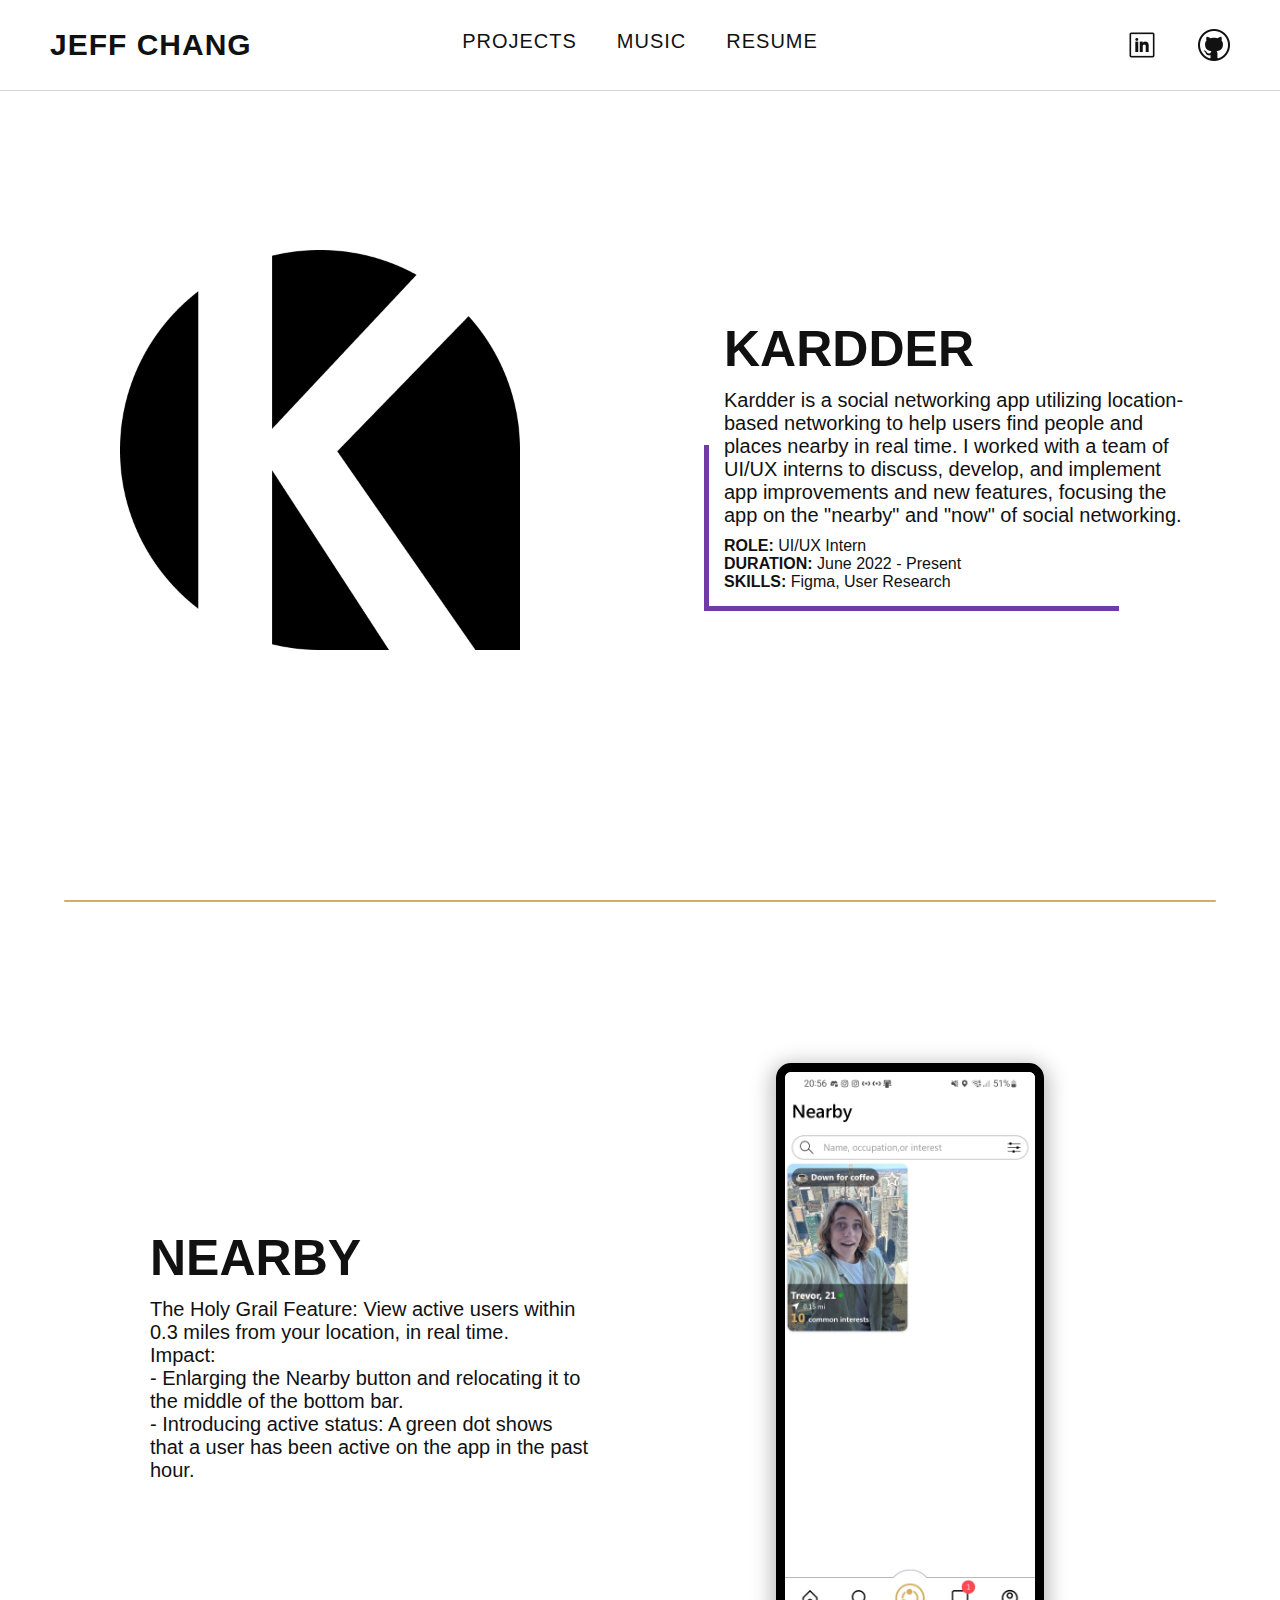
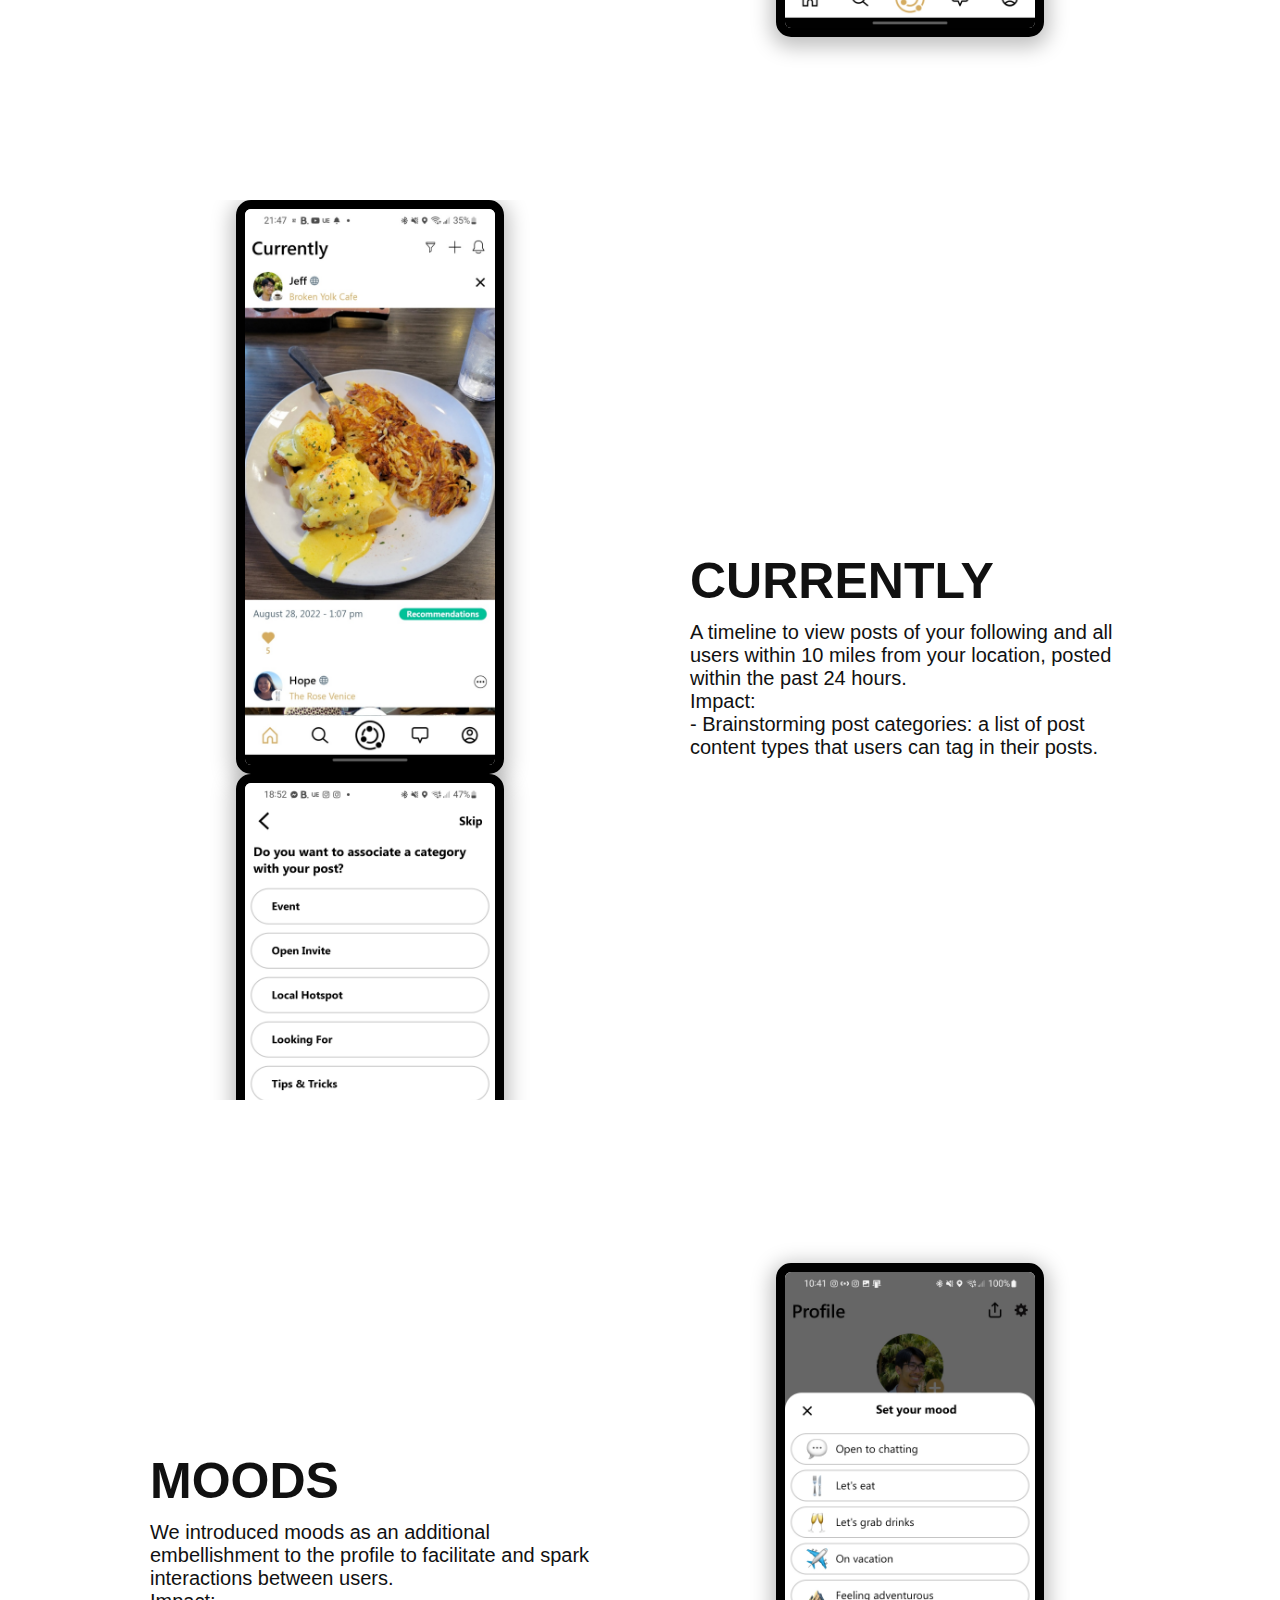
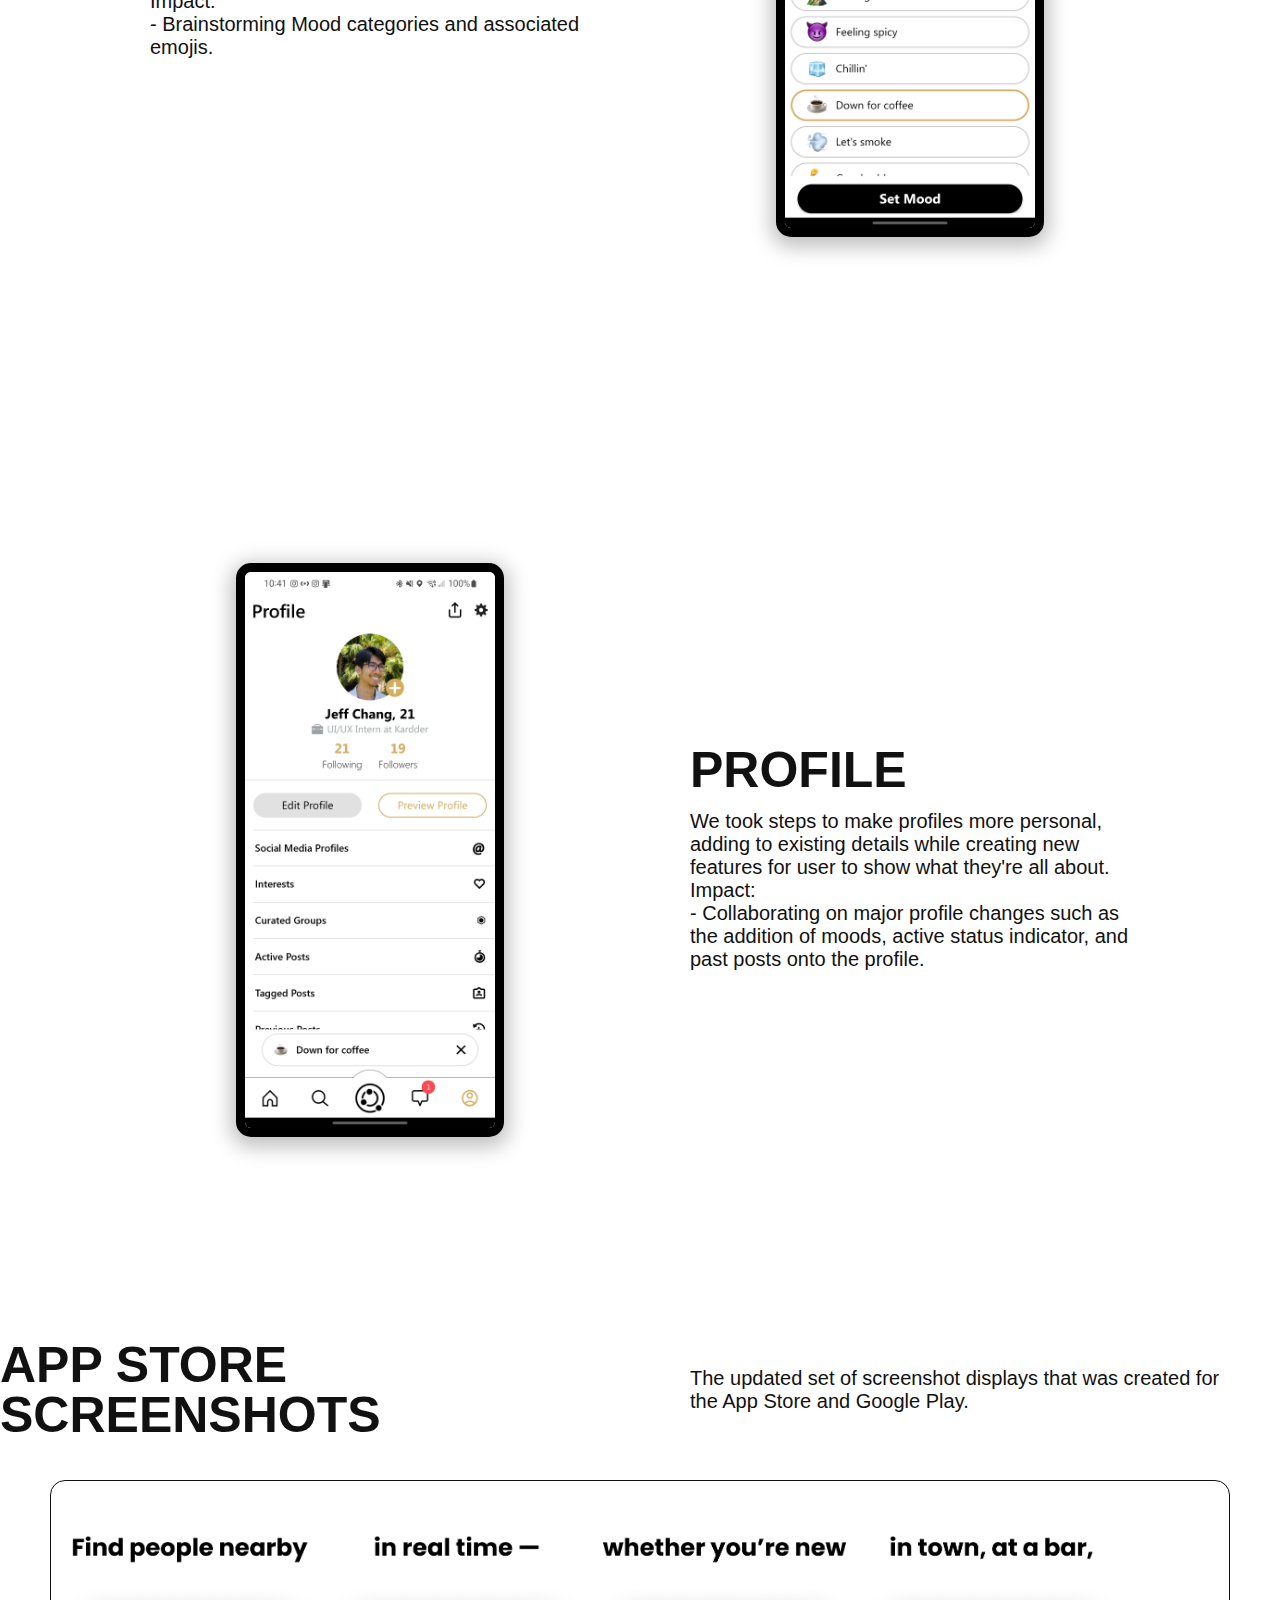
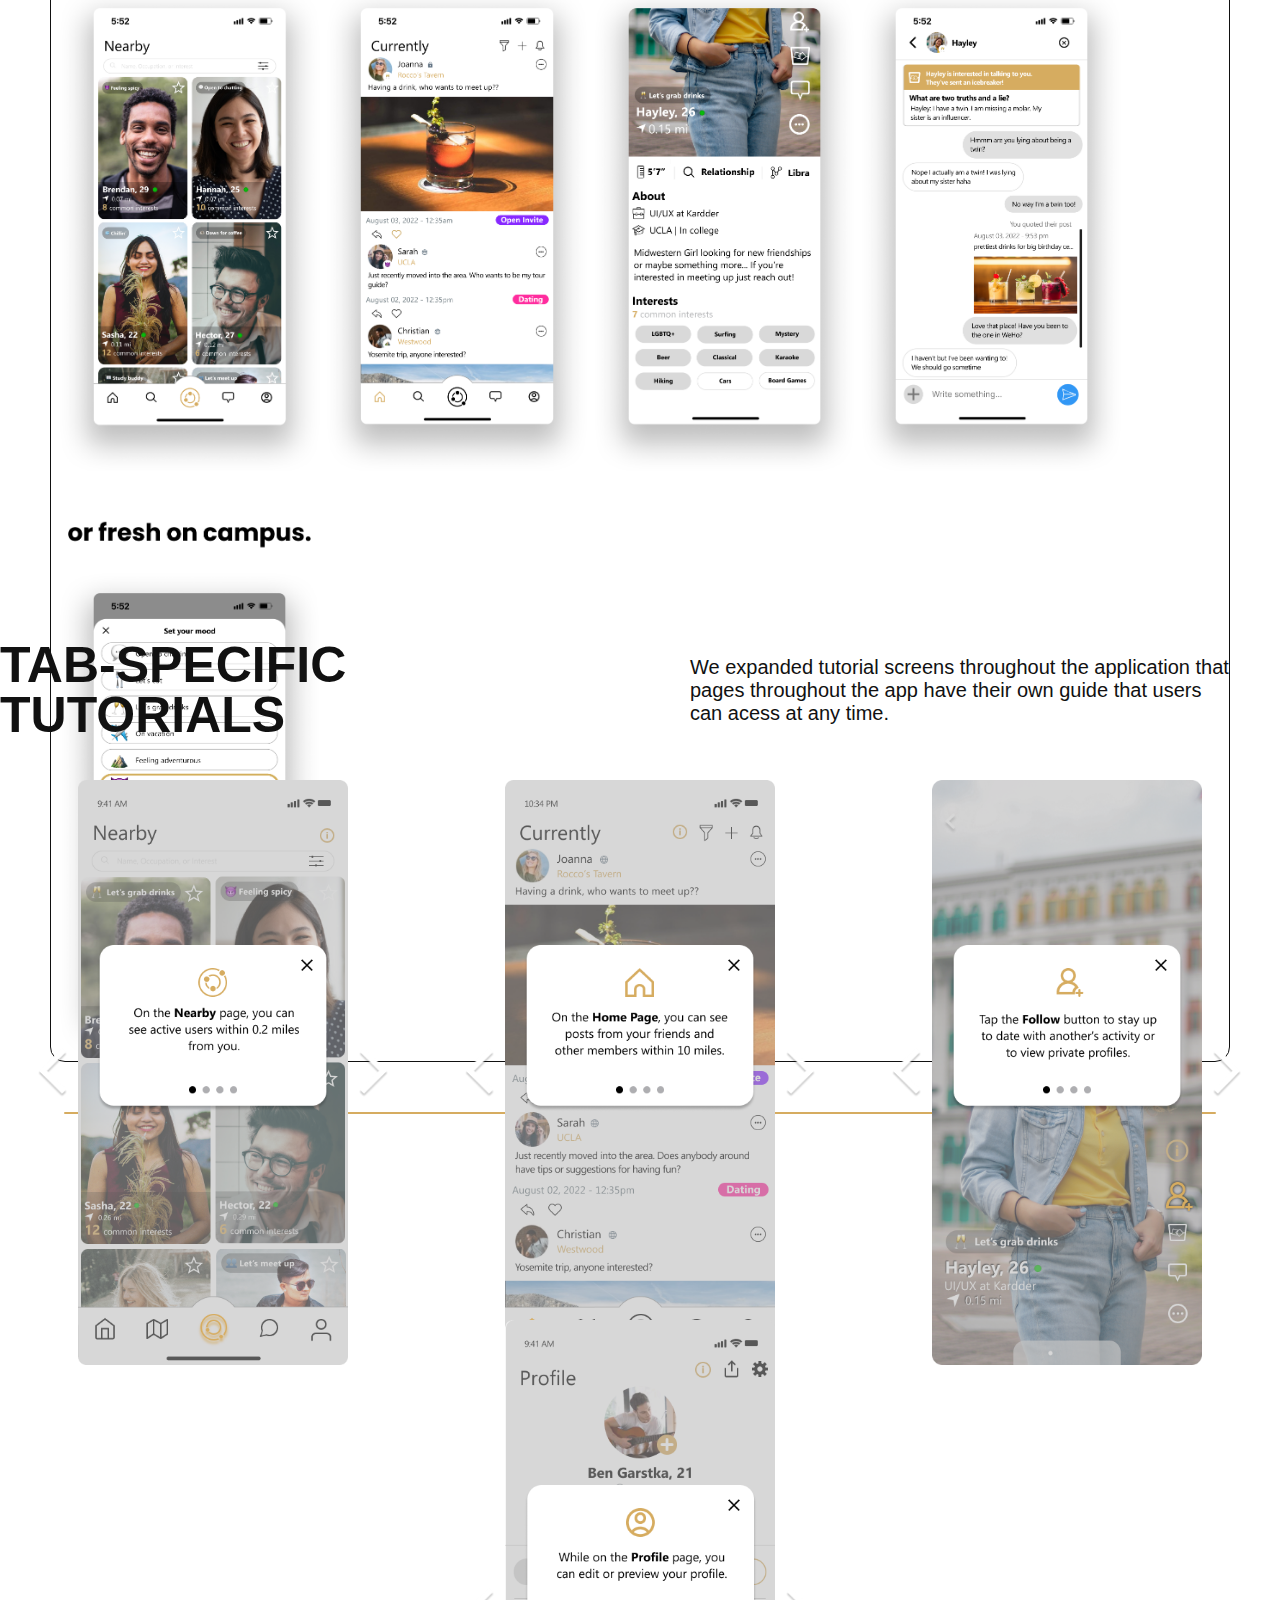
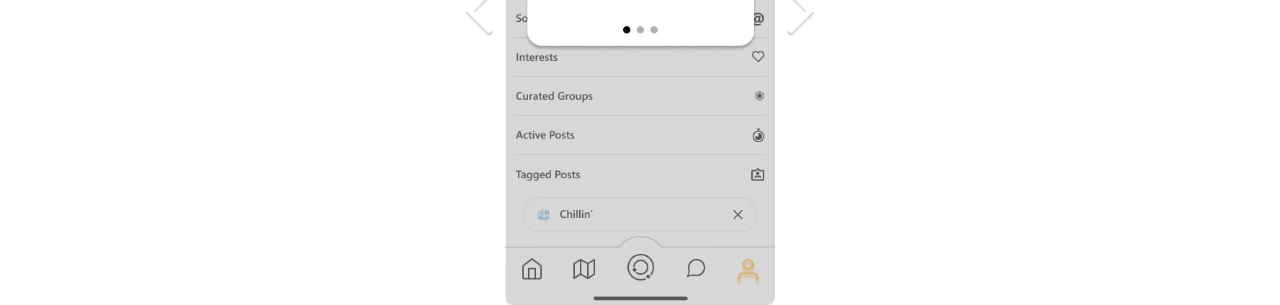
==== Kardder/index.html @ f7a9254a "commit 1" ====
<!DOCTYPE html>
<html lang = 'en-US'>
<head>
    <meta charset='utf-8'>
    <meta name= Personal website and portfolio of Jeff Chang.>
    <meta name="viewport" content="width=device-width,height=device-height,initial-scale=1.0"/>
    <title>Jeff Chang</title>
    <link rel = 'stylesheet' href = '../style.css'>
    <link rel = 'shortcut icon' href = '../media/favicon-32x32.png'>
</head>

<body>
    <header id = 'header'>
        <div class = 'header-content'>
            <div class = 'name-bar'>
                <a href = '../index.html' class = button style = 'text-align: left; width: 200px;'>JEFF CHANG</a>
            </div>
            <div class = 'nav-bar'>
                <div class = 'button nav-padding'><a href = '../index.html#projects' class = 'button nav'>PROJECTS</a></div>
                <div class = 'button nav-padding'><a href = '../Music/' class = 'button nav'>MUSIC</a></div>
                <div class = 'button nav-padding'><a href = '../Resume/' class = 'button nav'>RESUME</a></div>
            </div> 
            <div class = 'link-bar'>
                <a href = https://www.linkedin.com/in/jeff-chang-115937207/ target = '_blank' class = 'social-logo linkedin'></a>
                <a href = https://github.com/jeff0330 target = '_blank' class = 'social-logo github'></a>
            </div>
        </div>
    </header>

    <main>
        <div class = 'content-box vh100'>
            <div class = 'header-space'></div>
            <div class = 'content-half-left'>
                <img class = 'logo-img' src = '../media/kardder_logo.png'>
            </div>
            <div class = 'content-half-right'>
                <div class = 'home-textbox'>
                    <div class = 'heading'>
                        KARDDER
                    </div>
                    <div class = 'description-body'>
                        Kardder is a social networking app utilizing location-based networking to help users find people and places nearby in real time. 
                        I worked with a team of UI/UX interns to discuss, develop, and implement app improvements and new features, focusing the app on the "nearby" and "now" of social networking.
                    </div>
                    <div class = 'subtext'>
                        <strong>ROLE: </strong>UI/UX Intern
                        <br>
                        <strong>DURATION: </strong>June 2022 - Present
                        <br>
                        <strong>SKILLS: </strong>Figma, User Research
                    </div>
                </div>
            </div>
            <div class = 'line gold'></div>
        </div>

        <div class = 'content-box padded vh100'>
            <div class = 'content-half-left'>
                <div class = 'description-textbox'>
                    <div class = 'heading'>
                        NEARBY
                    </div>
                    <div class = 'description-body'>
                        The Holy Grail Feature: View active users within 0.3 miles from your location, in real time.
                        <br>
                        Impact:
                        <br>
                        - Enlarging the Nearby button and relocating it to the middle of the bottom bar.
                        <br>
                        - Introducing active status: A green dot shows that a user has been active on the app in the past hour.
                    </div>
                </div>
            </div>
            <div class = 'content-half-right'>
                <img class = 'display-img border' src = '../media/nearby32.png'>
            </div>
        </div>

        <div class = 'content-box padded vh100'>
            <div class = 'content-half-left'>
                <img class = 'display-img border' src = '../media/currently32.png'>
                <img class = 'display-img border' src = '../media/categories.jpg'>
            </div>
            <div class = 'content-half-right'>
                <div class = 'description-textbox'>
                    <div class = 'heading'>
                        CURRENTLY
                    </div>
                    <div class = 'description-body'>
                        A timeline to view posts of your following and all users within 10 miles from your location, posted within the past 24 hours.
                        <br>
                        Impact:
                        <br>
                        - Brainstorming post categories: a list of post content types that users can tag in their posts.
                    </div>
                </div>
            </div>
        </div>

        <div class = 'content-box padded vh100'>
            <div class = 'content-half-left'>
                <div class = 'description-textbox'>
                    <div class = 'heading'>
                        MOODS
                    </div>
                    <div class = 'description-body'>
                        We introduced moods as an additional embellishment to the profile to facilitate and spark interactions between users.
                        <br>
                        Impact:
                        <br>
                        - Brainstorming Mood categories and associated emojis.
                    </div>
                </div>
            </div>
            <div class = 'content-half-right'>
                <img class = 'display-img border' src = '../media/moods32.png'>
            </div>
        </div>
        
        <div class = 'content-box padded vh100'>
            <div class = 'content-half-left'>
                <img class = 'display-img border' src = '../media/profile32.png'>
            </div>
            <div class = 'content-half-left'>
                <div class = 'description-textbox'>
                    <div class = 'heading'>
                        PROFILE
                    </div>
                    <div class = 'description-body'>
                        We took steps to make profiles more personal, adding to existing details while creating new features for user to show what they're all about.
                        <br>
                        Impact:
                        <br>
                        - Collaborating on major profile changes such as the addition of moods, active status indicator, and past posts onto the profile.
                    </div>
                </div>
            </div>
            <div class = 'line-gold'></div>
        </div>

        <div class = 'content-box vh20'>
            <div class = 'content-half-left'>
                <div class = 'heading'>
                    APP STORE SCREENSHOTS
                </div>
            </div>
            <div class = 'content-half-right'>
                <div class = 'description-textbox'>
                    <div class = 'description-body'>
                        The updated set of screenshot displays that was created for the App Store and Google Play.
                    </div>
                </div>
            </div>
        </div>

        <div class = 'content-box vh80'>
            <div class = 'screenshot-container'>
                <img class = 'screenshot-img' src = '../media/nearbySS.png'>
                <img class = 'screenshot-img' src = '../media/timelineSS.png'>
                <img class = 'screenshot-img' src = '../media/profilemainSS.png'>
                <img class = 'screenshot-img' src = '../media/chatSS.png'>
                <img class = 'screenshot-img' src = '../media/moodsSS.png'>
            </div>
            <div class = 'line gold'></div>
        </div>

        <div class = 'content-box vh20'>
            <div class = 'content-half-left'>
                <div class = 'heading'>
                    TAB-SPECIFIC TUTORIALS
                </div>
            </div>
            <div class = 'content-half-right'>
                <div class = 'description-textbox'>
                    <div class = 'description-body'>
                        We expanded tutorial screens throughout the application that pages throughout the app have their own guide that users can acess at any time.
                    </div>
                </div>
            </div>
        </div>

        <div class = 'content-box vh80'>
            <div class = 'tutorial-container'>
                <img id = 'nearby-prev' onClick = 'nextTutorial(this.id)' class = 'tutorial-button' src = '../media/back-button.png'>
                <img id = 'nearby_tut' class = 'screenshot-img' src = '../media/nearby_tut_1.png'>
                <img id = 'nearby-next' onClick = 'nextTutorial(this.id)' class = 'tutorial-button' src = '../media/next-button.png'>
            </div>
            <div class = 'tutorial-container'>
                <img id = 'timeline-prev' onClick = 'nextTutorial(this.id)' class = 'tutorial-button' src = '../media/back-button.png'>
                <img id = 'timeline_tut' class = 'screenshot-img' src = '../media/timeline_tut_1.png'>
                <img id = 'timeline-next' onClick = 'nextTutorial(this.id)' class = 'tutorial-button' src = '../media/next-button.png'>
            </div>
            <div class = 'tutorial-container'>
                <img id = 'profile_preview-prev' onClick = 'nextTutorial(this.id)' class = 'tutorial-button' src = '../media/back-button.png'>
                <img id = 'profile_preview_tut' class = 'screenshot-img' src = '../media/profile_preview_tut_1.png'>
                <img id = 'profile_preview-next' onClick = 'nextTutorial(this.id)' class = 'tutorial-button' src = '../media/next-button.png'>
            </div>
            <div class = 'tutorial-container'>
                <img id = 'profile-prev' onClick = 'nextTutorial(this.id)' class = 'tutorial-button' src = '../media/back-button.png'>
                <img id = 'profile_tut' class = 'screenshot-img' src = '../media/profile_tut_1.png'>
                <img id = 'profile-next' onClick = 'nextTutorial(this.id)' class = 'tutorial-button' src = '../media/next-button.png'>
            </div>
        </div>

        <div class = 'contnet-box vh100'>
            <div class = 'line gold'></div>
        </div>
    </main>
</body>

<script src = ../main.js></script>

</html>
---- style.css ----
html {
    position: relative;
    width: 100%;
    background: #ffffff;
    font-family: 'Poppins', sans-serif;
    color: #111111;
    overflow-y: scroll;
    scroll-behavior: smooth;
}

* {
    margin: 0;
    padding: 0;
}

body {
    min-height: 100vh;
}

main {
    display: flex;
    flex-wrap: wrap;
    align-content: flex-start;
}

/* 
##    ##    ###    ##     ## ####  ######      ###    ######## ####  #######  ##    ##    
###   ##   ## ##   ##     ##  ##  ##    ##    ## ##      ##     ##  ##     ## ###   ##    
####  ##  ##   ##  ##     ##  ##  ##         ##   ##     ##     ##  ##     ## ####  ##    
## ## ## ##     ## ##     ##  ##  ##   #### ##     ##    ##     ##  ##     ## ## ## ##    
##  #### #########  ##   ##   ##  ##    ##  #########    ##     ##  ##     ## ##  ####    
##   ### ##     ##   ## ##    ##  ##    ##  ##     ##    ##     ##  ##     ## ##   ###    
##    ## ##     ##    ###    ####  ######   ##     ##    ##    ####  #######  ##    ##    
*/
#header {
    position: fixed;
    z-index: 1;
    background-color: #ffffff;
    top: 0;
    width: 100%;
    height: 90px;
    border-bottom: 1px solid rgb(212, 212, 212);
    transition: all 0.5s ease;
}

#header.hide {
    top: -92px;
}

.header-content {
    display: flex;
    position: relative;
    padding: 20px 50px;
    justify-content: space-around;
}

.nav-bar {
    display: flex;
    position: relative;
    width: 60%;
    justify-content: center;
}

.name-bar {
    position: relative;
    font: 'Poppins-bold';
    font-weight: 600;
    font-size: 30px;
    height: 50px;
    width: 20%;
    line-height: 50px;
}

.link-bar {
    display: flex;
    position: relative;
    width: 20%;
    right: 0;
    justify-content: right;
    align-items: center;
}

/* 
 ######   #######  ##    ## ######## ######## ##    ## ########    
##    ## ##     ## ###   ##    ##    ##       ###   ##    ##       
##       ##     ## ####  ##    ##    ##       ####  ##    ##       
##       ##     ## ## ## ##    ##    ######   ## ## ##    ##       
##       ##     ## ##  ####    ##    ##       ##  ####    ##       
##    ## ##     ## ##   ###    ##    ##       ##   ###    ##       
 ######   #######  ##    ##    ##    ######## ##    ##    ##       
*/
.content-box {
    display: flex;
    flex-wrap: wrap;
    justify-content: space-around;
    align-items: center;
    width: 100%;
}

.padded {
    padding: 0px 100px;
}

.line {
    height: 2px;
    width: 90%;
    border-radius: 5px;
}

.purple {
   background-color: #713aa8;
}

.header-space {
    height: 90px;
}

.vh100 {
    height: 100vh;
}

.vh80 {
    height: 80vh;
}

.vh50 {
    height: 50vh;
}

.vh20 {
    height: 20vh;
}

.content-half-left {
    display: flex;
    position: relative;
    flex-wrap: wrap;
    width: 50%;
    height: 100%;
    float: left;
    justify-content: center;
    align-items: center;
    overflow: hidden;
}

.content-half-right {
    display: flex;
    position: relative;
    flex-wrap: wrap;
    width: 50%;
    height: 100%;
    float: right;
    justify-content: center;
    align-items: center;
    overflow: hidden;
}

img {
    top: 0;
    width: 100%;
}

/* 
######## ######## ##     ## ########    
   ##    ##        ##   ##     ##       
   ##    ##         ## ##      ##       
   ##    ######      ###       ##       
   ##    ##         ## ##      ##       
   ##    ##        ##   ##     ##       
   ##    ######## ##     ##    ##       
*/
.home-textbox {
    position: relative;
    padding: 20px;
    margin: 0% 10%;
}

.heading {
    font-size: 50px;
    line-height: 50px;
    font-weight: 600;
    padding: 15px 0px;
}

.sub-heading {
    font-size: 32px;
    line-height: 32px;
    padding: 20px 0px 10px 0px;
}

.home-body {
    font-size: 32px;
}

.home-textbox::after {
    content: '';
    display: block;
    position: absolute;
    width: 80%;
    height: 50%;
    left: 0;
    bottom: 0;
    border-left: 5px solid #713aa8;
    border-bottom: 5px solid #713aa8;
}

.project-menu-textbox {
    position: relative;
    padding: 0px 50px;
    height: 75%;
    text-align: start;
}

.project-menu-heading {
    height: 50px;
    width: 100%;
    line-height: 50px;
    font-size: 50px;
    font-weight: 600;
}

.project-menu-body {
    width: 100%;
    margin: 20px 0px;
    border-top: 1px solid #111111;
    border-bottom: 1px solid #111111;
}

.project-title {
    position: relative;
    width: 50%;
    font-size: 22px;
    font-weight: 500;
}

.project-description {
    width: 50%;
    text-align: right;
    font-size: 16px;
    opacity: 0;
    -webkit-transition: opacity 0.3s ease-in-out 0.1s;
    transition: opacity 0.3s ease-in-out;
}

.full-length-body {
    width: 100%;
    font-size: 40px;
    font-weight: 600;
    text-align: center;
}

/* 
########  ##     ## ######## ########  #######  ##    ##  ######  
##     ## ##     ##    ##       ##    ##     ## ###   ## ##    ## 
##     ## ##     ##    ##       ##    ##     ## ####  ## ##       
########  ##     ##    ##       ##    ##     ## ## ## ##  ######  
##     ## ##     ##    ##       ##    ##     ## ##  ####       ## 
##     ## ##     ##    ##       ##    ##     ## ##   ### ##    ## 
########   #######     ##       ##     #######  ##    ##  ######  
*/
.button.nav-padding {
    padding: 10px 20px 10px 20px;
}

.button {
    position: relative;
    text-align: center;
    letter-spacing: 1px;
    text-decoration: none;
    color: #111111;
    cursor: pointer;
    -webkit-transition: color 0.3s ease-in-out;
    transition: color 0.3s ease-in-out;
}

.button.nav {
    font-size: 20px;

}

.button:hover {
    color: #713aa8;
}

.button.nav::after {
    content: '';
    position: absolute;
    width: 100%;
    transform: scaleX(0);
    border-bottom: 3px solid;
    bottom: 0;
    left: 0;
    transform-origin: bottom left;
    transition: transform 0.3s ease-out;
}

.button.nav:hover::after {
    transform: scaleX(1);
}

.project-button {
    display: flex;
    position: relative;
    padding: 5px;
    height: 80px;
    align-items: center;
    text-decoration: none;
    color: #111111;
    -webkit-transition: background-color 0.3s ease-in-out;
    transition: background-color 0.3s ease-in-out;
}

.project-button:hover {
    background-color: rgba(113, 58, 168, 0.2);
}

.project-button:hover .project-description {
    opacity: 1;
}

#CVLS:hover .project-preview {
    background-image: url('media/favicon-32x32.png');
}

/* 
 ######   #######   ######  ####    ###    ##          ##       #### ##    ## ##    ##  ######     
##    ## ##     ## ##    ##  ##    ## ##   ##          ##        ##  ###   ## ##   ##  ##    ##    
##       ##     ## ##        ##   ##   ##  ##          ##        ##  ####  ## ##  ##   ##          
 ######  ##     ## ##        ##  ##     ## ##          ##        ##  ## ## ## #####     ######     
      ## ##     ## ##        ##  ######### ##          ##        ##  ##  #### ##  ##         ##    
##    ## ##     ## ##    ##  ##  ##     ## ##          ##        ##  ##   ### ##   ##  ##    ##    
 ######   #######   ######  #### ##     ## ########    ######## #### ##    ## ##    ##  ######     
*/
.social-logo {
    display: inline-block;
    margin: 0px 0px 0px 40px;
    background-size: 100%;
    background-repeat: no-repeat;
    background-position: center;
    height: 32px;
    width: 32px;
}

.linkedin {
    background-image: url('media/linkedin.png');
    -webkit-transition: background-image 0.3s ease-in-out;
    transition: background-image 0.3s ease-in-out;
}

.github {
    background-image: url('media/github.png');
    -webkit-transition: background-image 0.3s ease-in-out;
    transition: background-image 0.3s ease-in-out;
}

.linkedin:hover {
    background-image: url('media/linkedin_hover.png');
    -webkit-transition: background-image 0.3s ease-in-out;
    transition: background-image 0.3s ease-in-out;
}

.github:hover {
    background-image: url('media/github_hover.png');
    -webkit-transition: background-image 0.3s ease-in-out;
    transition: background-image 0.3s ease-in-out;
}

/* 
#### ##     ##    ###     ######   ########  ######     
 ##  ###   ###   ## ##   ##    ##  ##       ##    ##    
 ##  #### ####  ##   ##  ##        ##       ##          
 ##  ## ### ## ##     ## ##   #### ######    ######     
 ##  ##     ## ######### ##    ##  ##             ##    
 ##  ##     ## ##     ## ##    ##  ##       ##    ##    
#### ##     ## ##     ##  ######   ########  ######     
*/

.home-img {
    position: relative;
    top: 90px;
    width: 50vw;
    object-fit: cover;
}

.project-preview {
    position: relative;
    background-color:#111111;
    background-image: url('media/sanctuaries.jpg');
    background-repeat: no-repeat;
    background-size: 50vw;
    height: 100vh;
    width: 50vw;
}

.img-box {
    display: flex;
    width: 100%;
    height: 100%;
    justify-content: space-around;
}

.fill-img {
    flex-shrink: 0;
    min-width: 100%;
    min-height: 100%;
}

/* 
##     ## ##     ##  ######  ####  ######     
###   ### ##     ## ##    ##  ##  ##    ##    
#### #### ##     ## ##        ##  ##          
## ### ## ##     ##  ######   ##  ##          
##     ## ##     ##       ##  ##  ##          
##     ## ##     ## ##    ##  ##  ##    ##    
##     ##  #######   ######  ####  ######     
*/

.home-img .music {
    object-position: center;
}
.album {
    display: flex;
    position: relative;
    height: 350px;
    width: 350px;
    margin: 50px;
    box-shadow: 0px 5px 20px 5px rgba(0, 0, 0, 0.5);
    opacity: 1;
    transition: opacity 0.2s ease-in-out;
}

.album:hover {
    opacity: 0.7;
}

.album-container {
    display: flex;
    flex-wrap: wrap;
    justify-content: center;
    align-items: center;
    padding: 0px 100px 100px 100px;
    height: 100%;
    width: 80vw;
}

/* 
##    ##    ###    ########  ########  ########  ######## ########     
##   ##    ## ##   ##     ## ##     ## ##     ## ##       ##     ##    
##  ##    ##   ##  ##     ## ##     ## ##     ## ##       ##     ##    
#####    ##     ## ########  ##     ## ##     ## ######   ########     
##  ##   ######### ##   ##   ##     ## ##     ## ##       ##   ##      
##   ##  ##     ## ##    ##  ##     ## ##     ## ##       ##    ##     
##    ## ##     ## ##     ## ########  ########  ######## ##     ##    
*/

.gold {
    background-color:  rgba(214, 172, 96, 1);
}

.logo-img {
    width: 400px;
}

.description-textbox {
    position: relative;
    padding: 50px;
}

.subtext {
    font-size: 16px;
    padding: 10px 0px 0px 0px;
}

.description-body {
    font-size: 20px;
}

.display-img {
    width: 250px;
    margin: 0px 25px;
    object-fit: contain;
}

.border {
    border: 9px solid #000000;
    border-radius: 15px;
    box-shadow: 0px 5px 20px 5px rgba(0, 0, 0, 0.25);
}

.screenshot-container {
    display: flex;
    flex-wrap: wrap;
    align-content: flex-start;
    align-items: center;
    margin: 0px 50px 50px 50px;
    padding: 5px;
    border: 1px #111111 solid;
    border-radius: 15px;
}

.screenshot-img {
    height: 65vh;
    width: auto;
}

.gold {
    background-color: rgba(214, 172, 96, 1);
}

.tutorial-container {
    display: flex;
    position: relative;
    flex-wrap: wrap;
    justify-content: space-around;
    margin: auto;
    height: 60vh;
    align-items: center;
}

.tutorial-button {
    height: 50px;
    width: auto;
    padding: 10px;
    cursor: pointer;
}

/* 
########  ########  ######  ########    ###    ########   ######  ##     ##    
##     ## ##       ##    ## ##         ## ##   ##     ## ##    ## ##     ##    
##     ## ##       ##       ##        ##   ##  ##     ## ##       ##     ##    
########  ######    ######  ######   ##     ## ########  ##       #########    
##   ##   ##             ## ##       ######### ##   ##   ##       ##     ##    
##    ##  ##       ##    ## ##       ##     ## ##    ##  ##    ## ##     ##    
##     ## ########  ######  ######## ##     ## ##     ##  ######  ##     ##    
*/

.stimulus-container {
    display: flex;
    flex-wrap: wrap;
    height: 100%;
    width: 100%;
    justify-content: center;
    align-items: center;
}

.stimulus-img-cell {
    display: flex;
    flex-wrap: wrap;
    height: 300px;
    width: 300px;
    justify-content: center;
}

.stimulus-img {
    display: inline-block;
    height: 250px;
    width: 250px;
    margin: 20px 20px 0px 20px;
}

.inan {
    border: 10px #EC7C30 solid;
    border-radius: 10px;
}

.soc {
    border: 10px #4471C6 solid;
    border-radius: 10px;
}

.caption {
    display: inline-block;
    font-size: auto;
    height: 20px;
    font-weight: 600;
    text-align: center;
    bottom: 0;
}

.graph {
    width: 40vw;
    height: auto;
}

.task-img-container {
    display: flex;
    flex-wrap: wrap;
    padding: 20px;
    justify-content: center;
    align-items: center;
}

.task-img {
    margin: 10px;
    height: 40vh;
    width: auto;
}

.discrim-container {
    display: flex;
    justify-content: center;
    width: 100%;
}


/* 
########  ########  ######  ##     ## ##     ## ######## 
##     ## ##       ##    ## ##     ## ###   ### ##       
##     ## ##       ##       ##     ## #### #### ##       
########  ######    ######  ##     ## ## ### ## ######   
##   ##   ##             ## ##     ## ##     ## ##       
##    ##  ##       ##    ## ##     ## ##     ## ##       
##     ## ########  ######   #######  ##     ## ######## 
*/

.resume-content-box {
    display: flex;
    justify-content: center;
    flex-wrap: wrap;
}

.resume-container {
    display: block;
    width: 60vw;
}
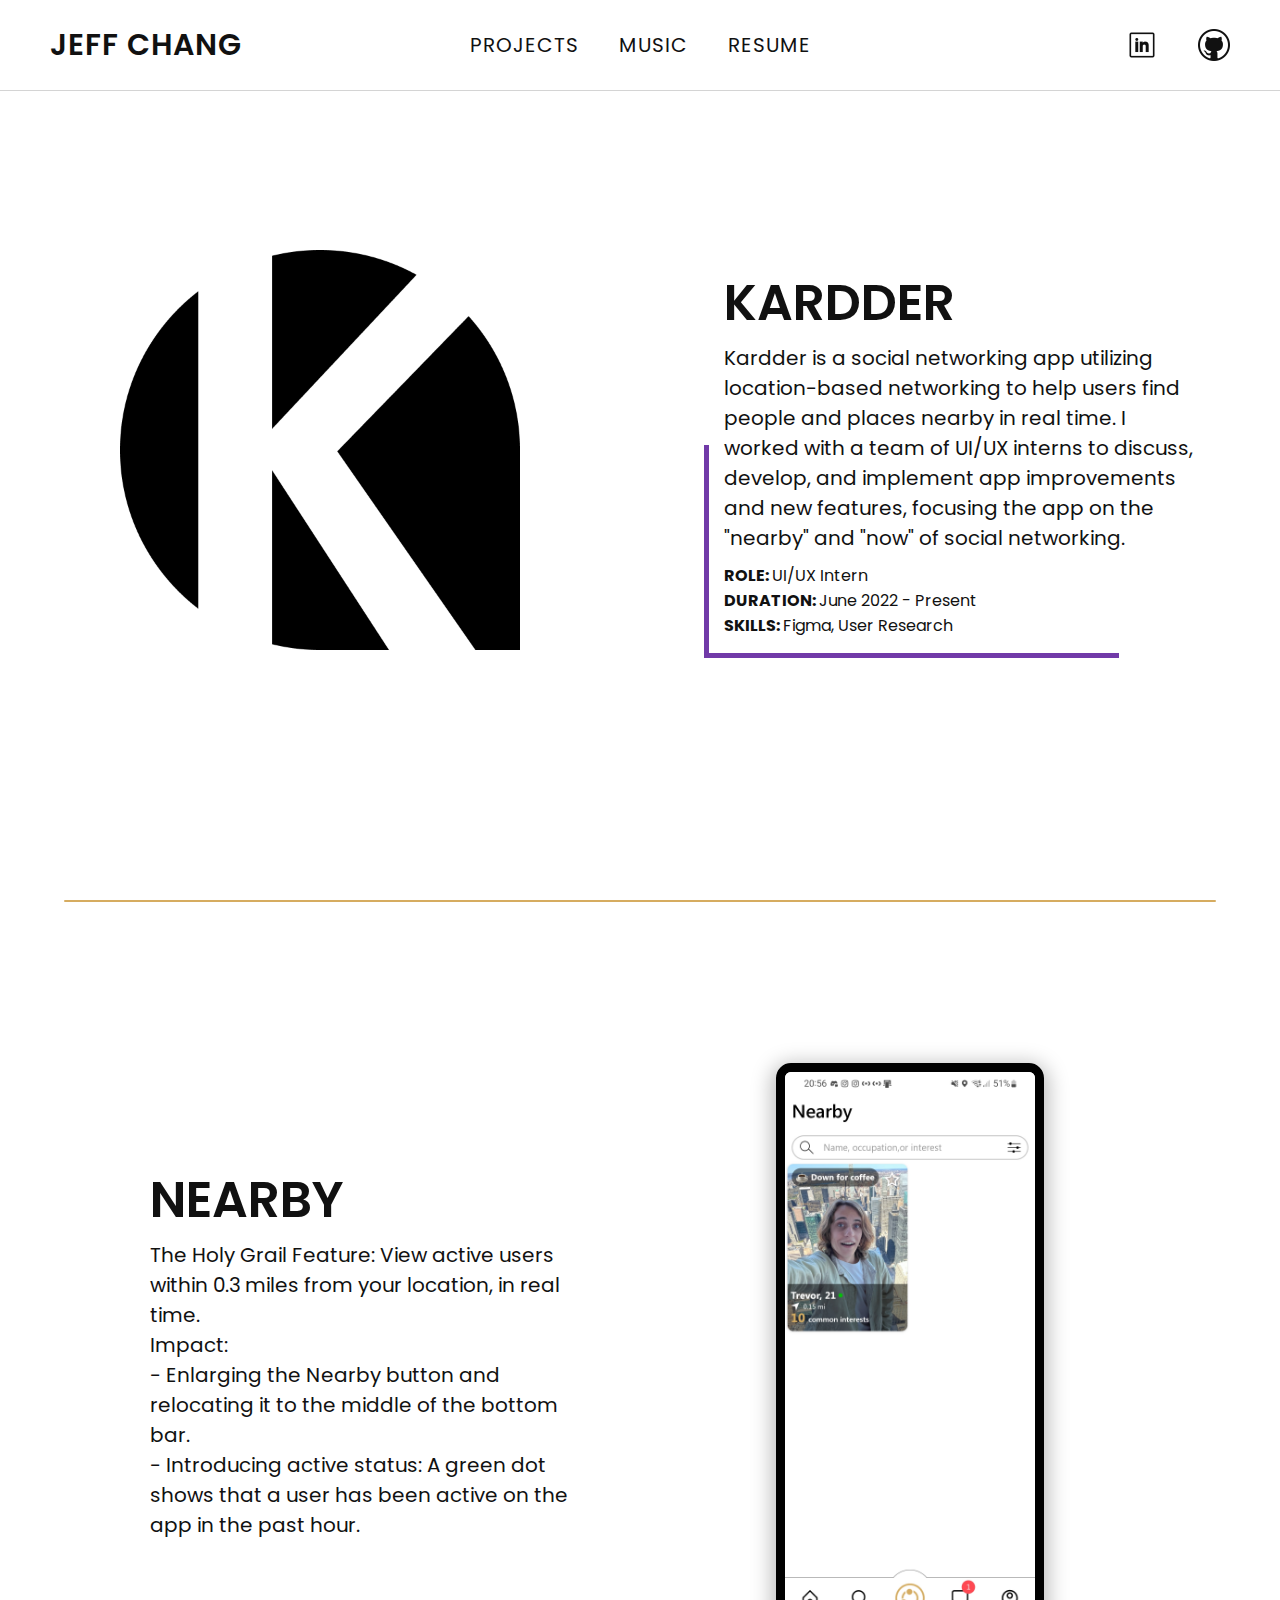
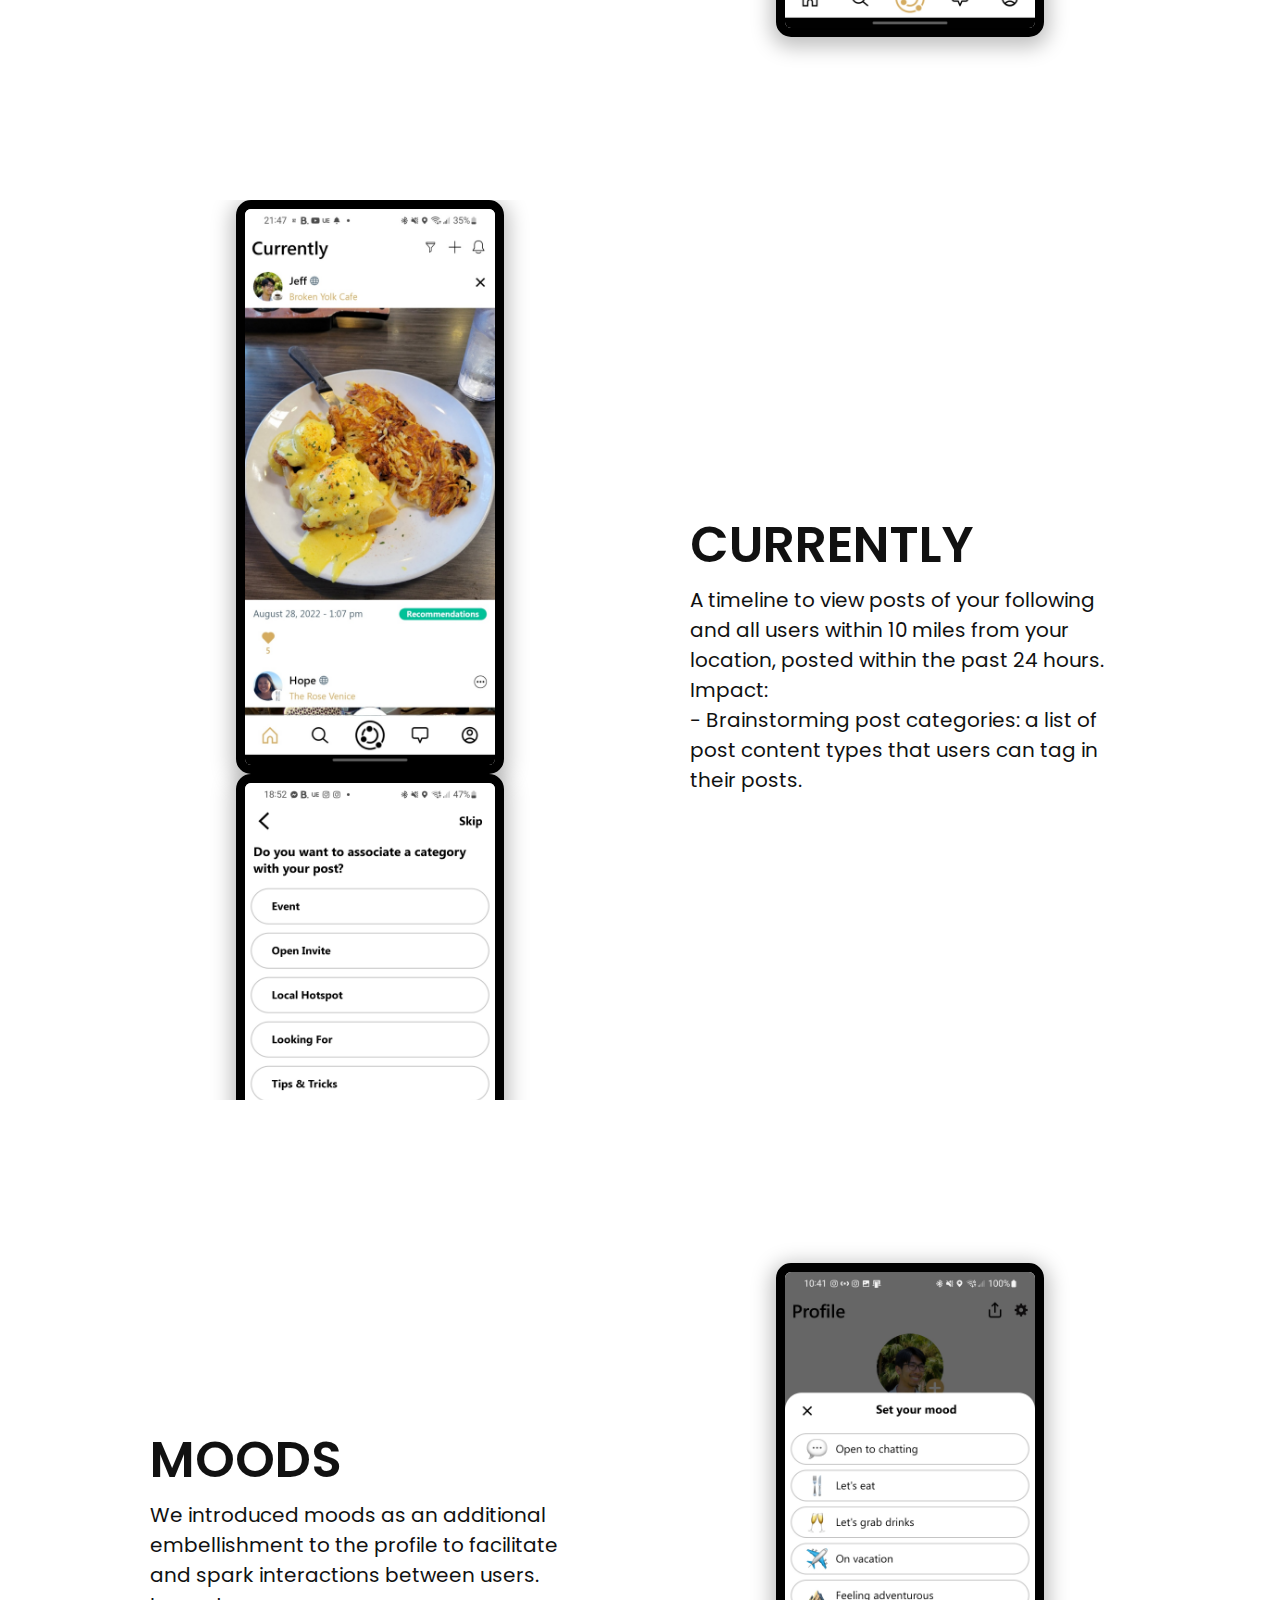
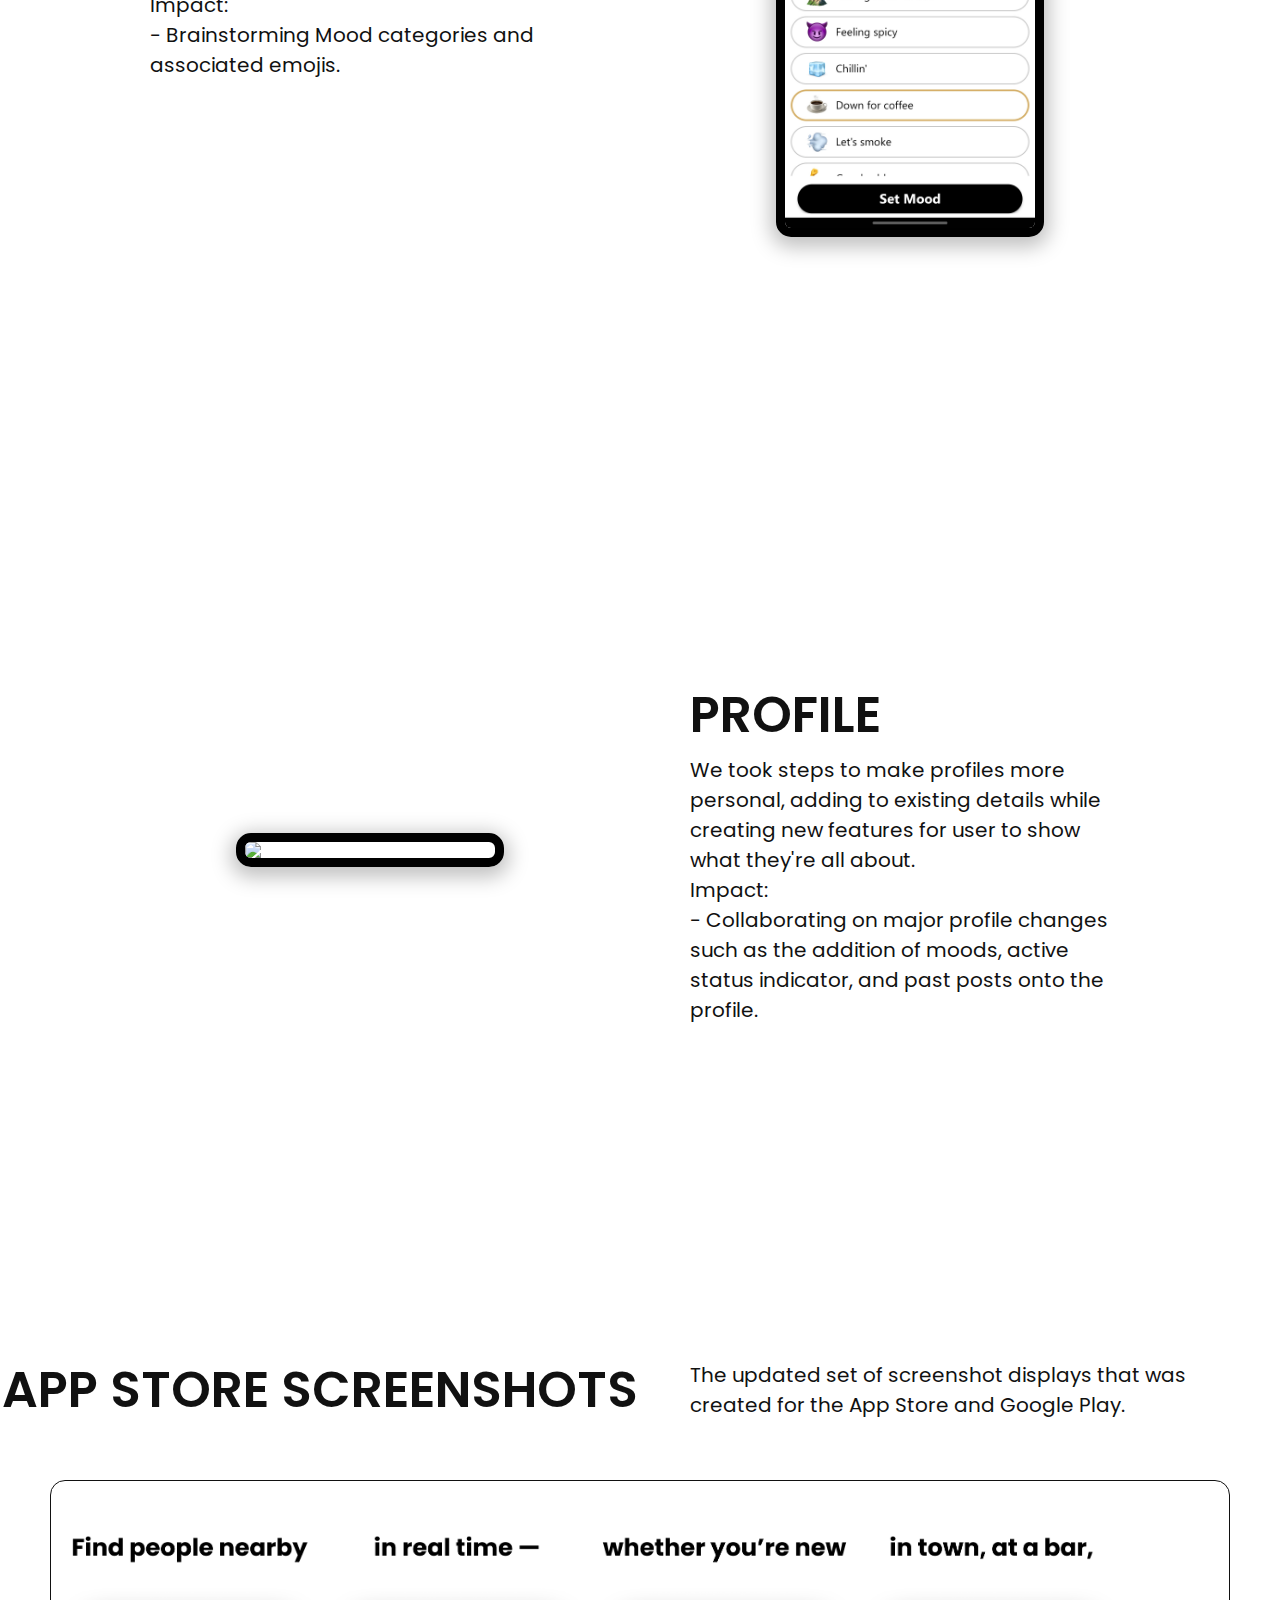
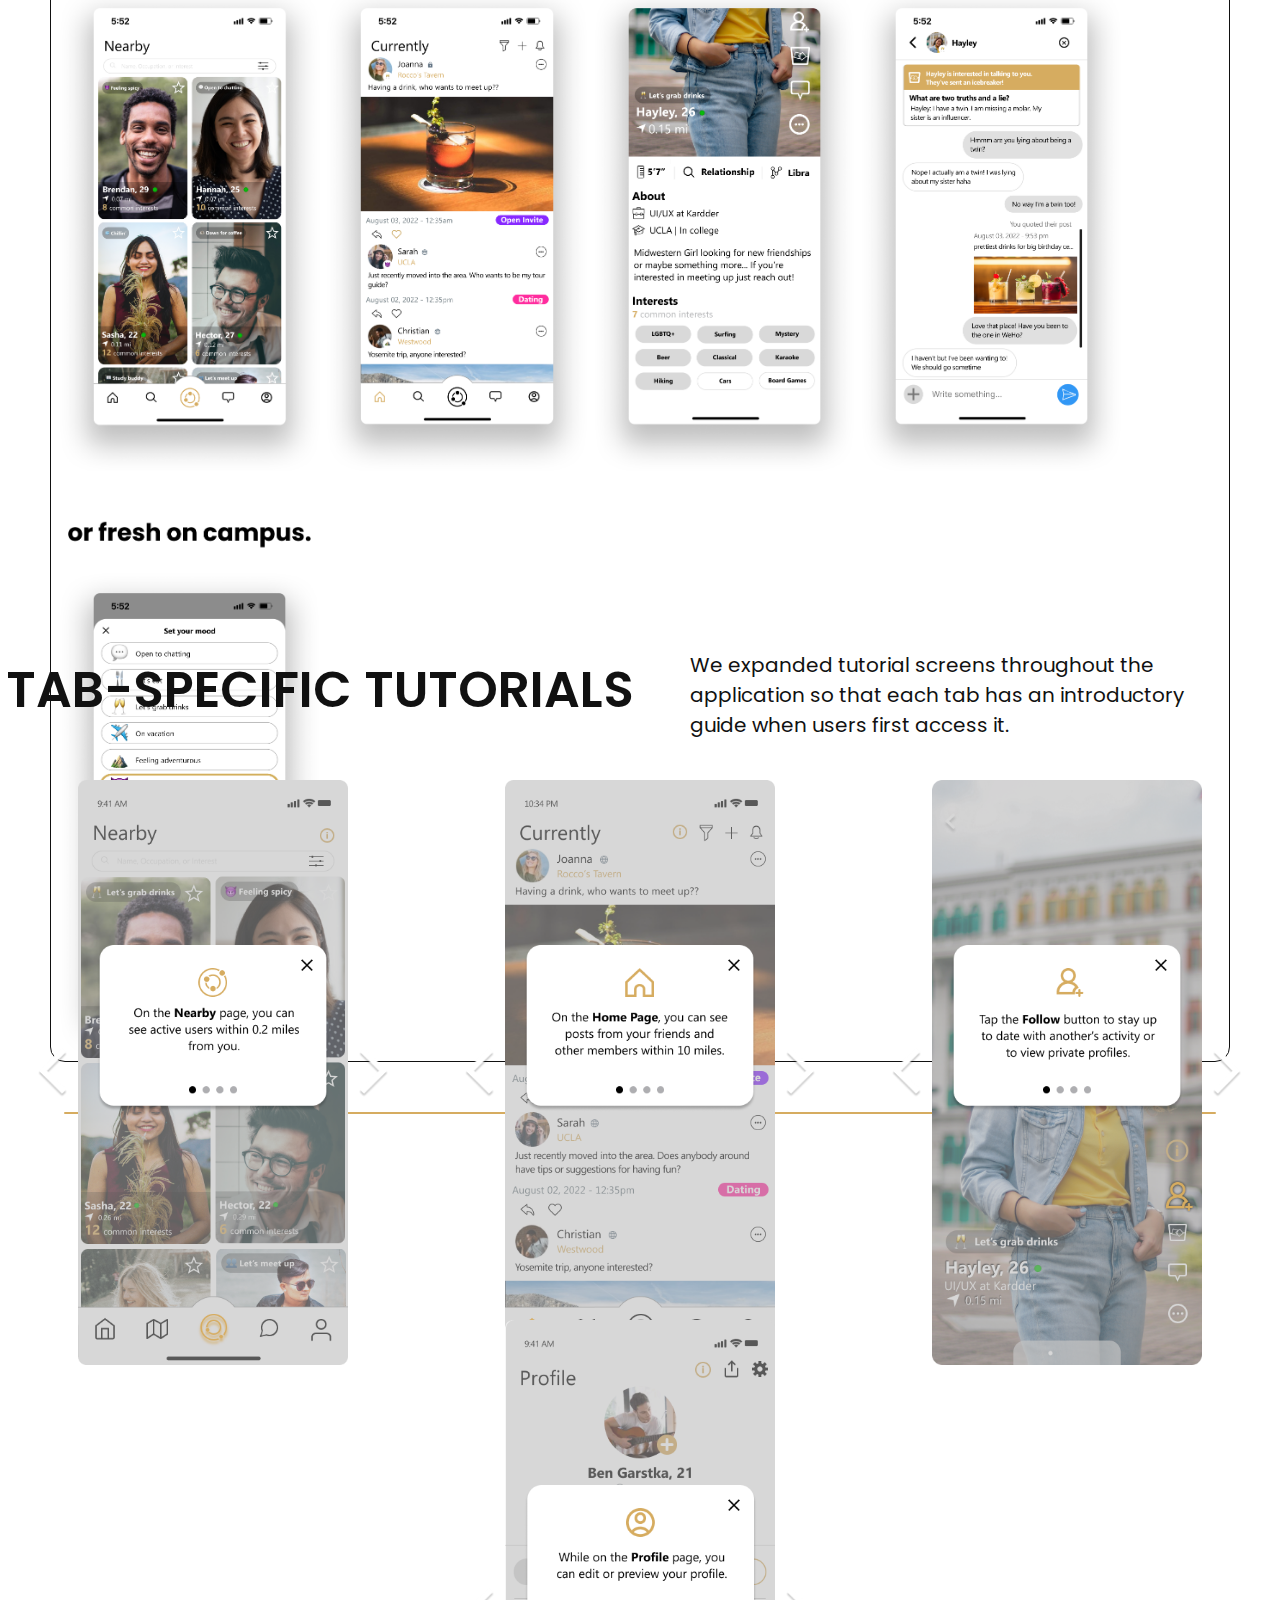
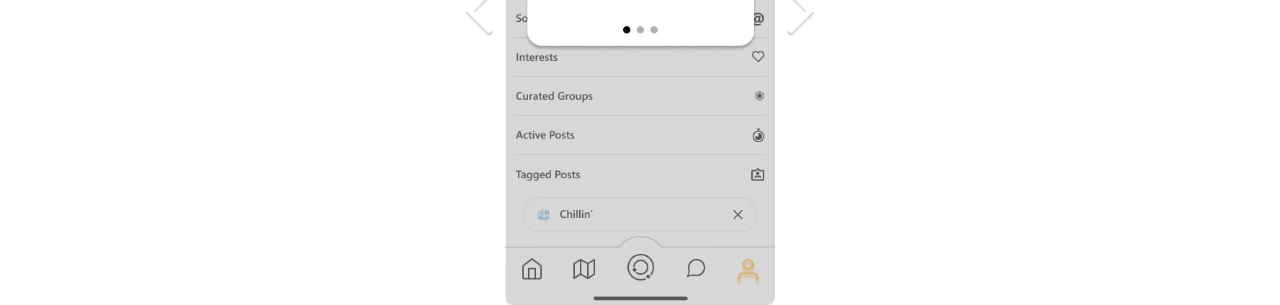
==== commit 11d3024a: "11/22/22 Kardder index edit" ====
--- a/Kardder/index.html
+++ b/Kardder/index.html
@@ -6,6 +6,7 @@
     <meta name="viewport" content="width=device-width,height=device-height,initial-scale=1.0"/>
     <title>Jeff Chang</title>
     <link rel = 'stylesheet' href = '../style.css'>
+    <link rel = 'stylesheet' href = 'https://fonts.googleapis.com/css?family=Poppins' >
     <link rel = 'shortcut icon' href = '../media/favicon-32x32.png'>
 </head>
 
@@ -119,7 +120,7 @@
         
         <div class = 'content-box padded vh100'>
             <div class = 'content-half-left'>
-                <img class = 'display-img border' src = '../media/profile32.png'>
+                <img class = 'display-img border' src = '../media/profileprev32.jpg'>
             </div>
             <div class = 'content-half-left'>
                 <div class = 'description-textbox'>
@@ -173,7 +174,7 @@
             <div class = 'content-half-right'>
                 <div class = 'description-textbox'>
                     <div class = 'description-body'>
-                        We expanded tutorial screens throughout the application that pages throughout the app have their own guide that users can acess at any time.
+                        We expanded tutorial screens throughout the application so that each tab has an introductory guide when users first access it.
                     </div>
                 </div>
             </div>
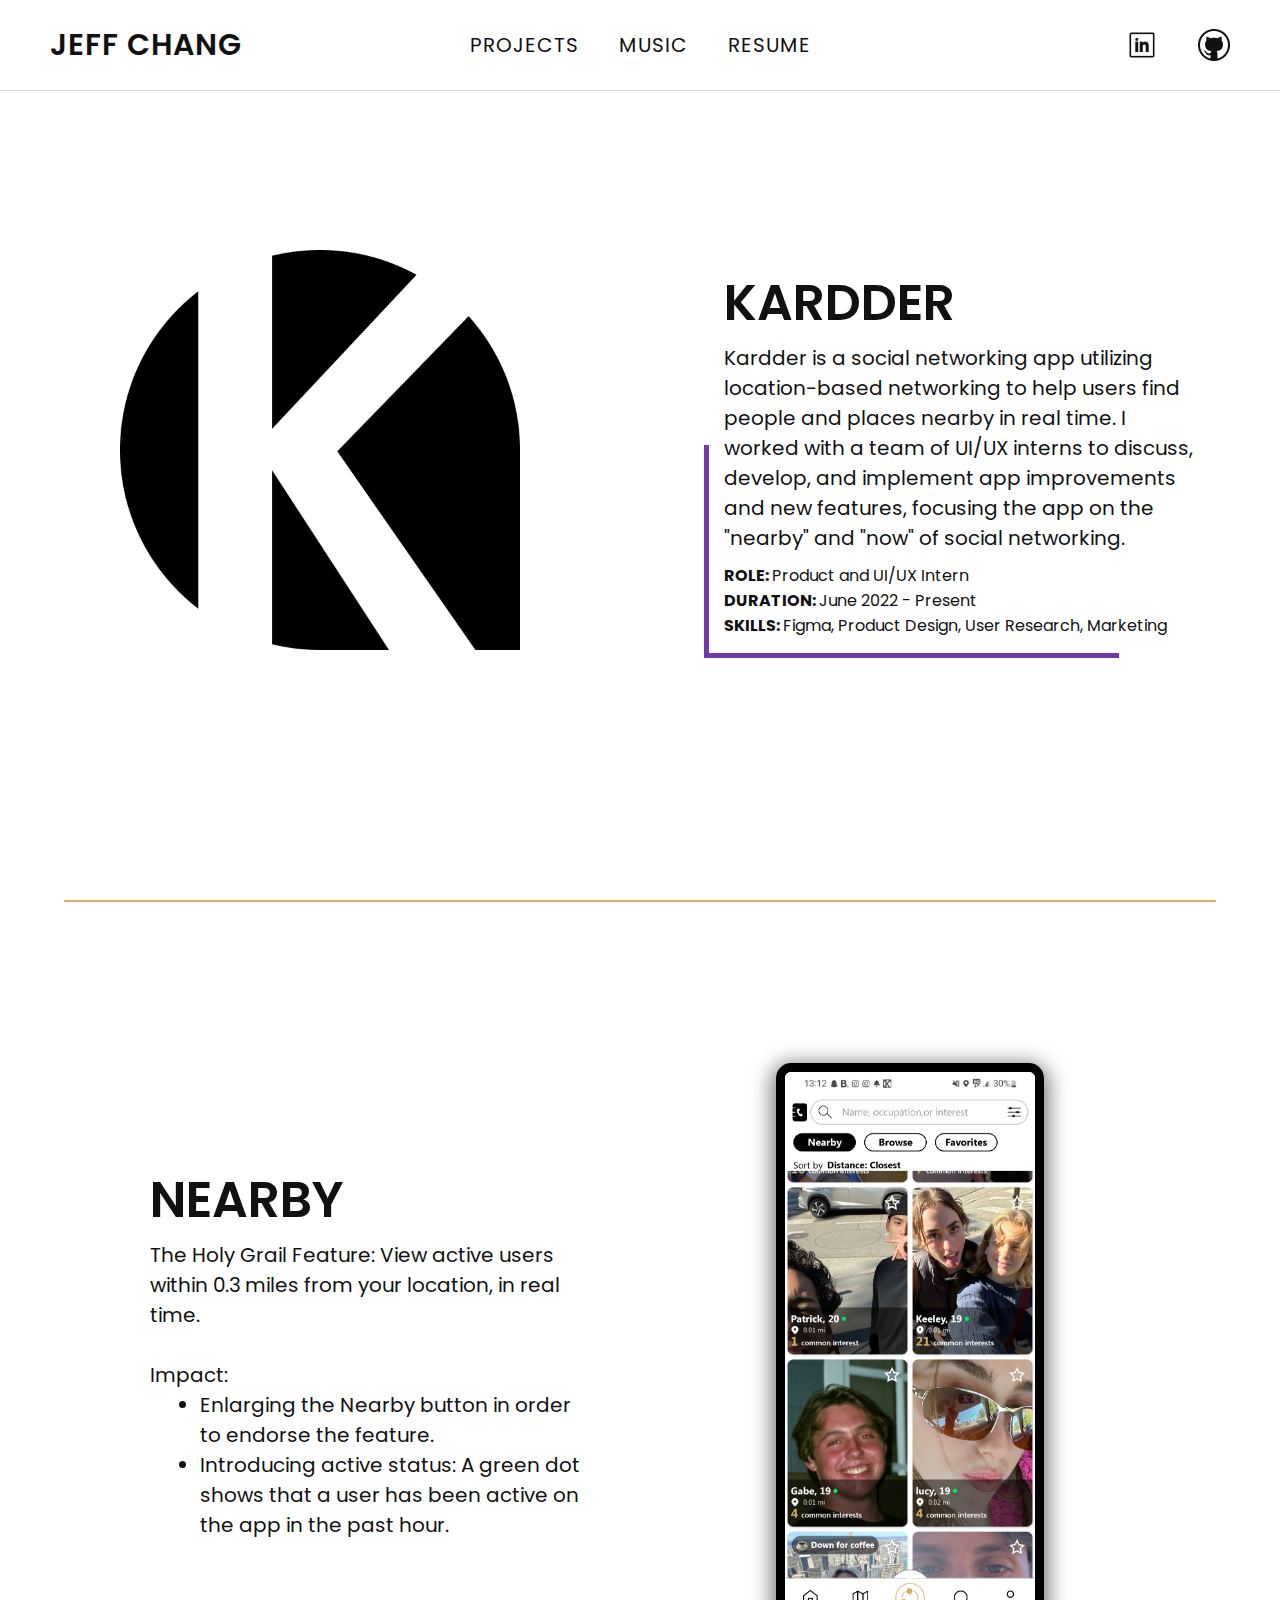
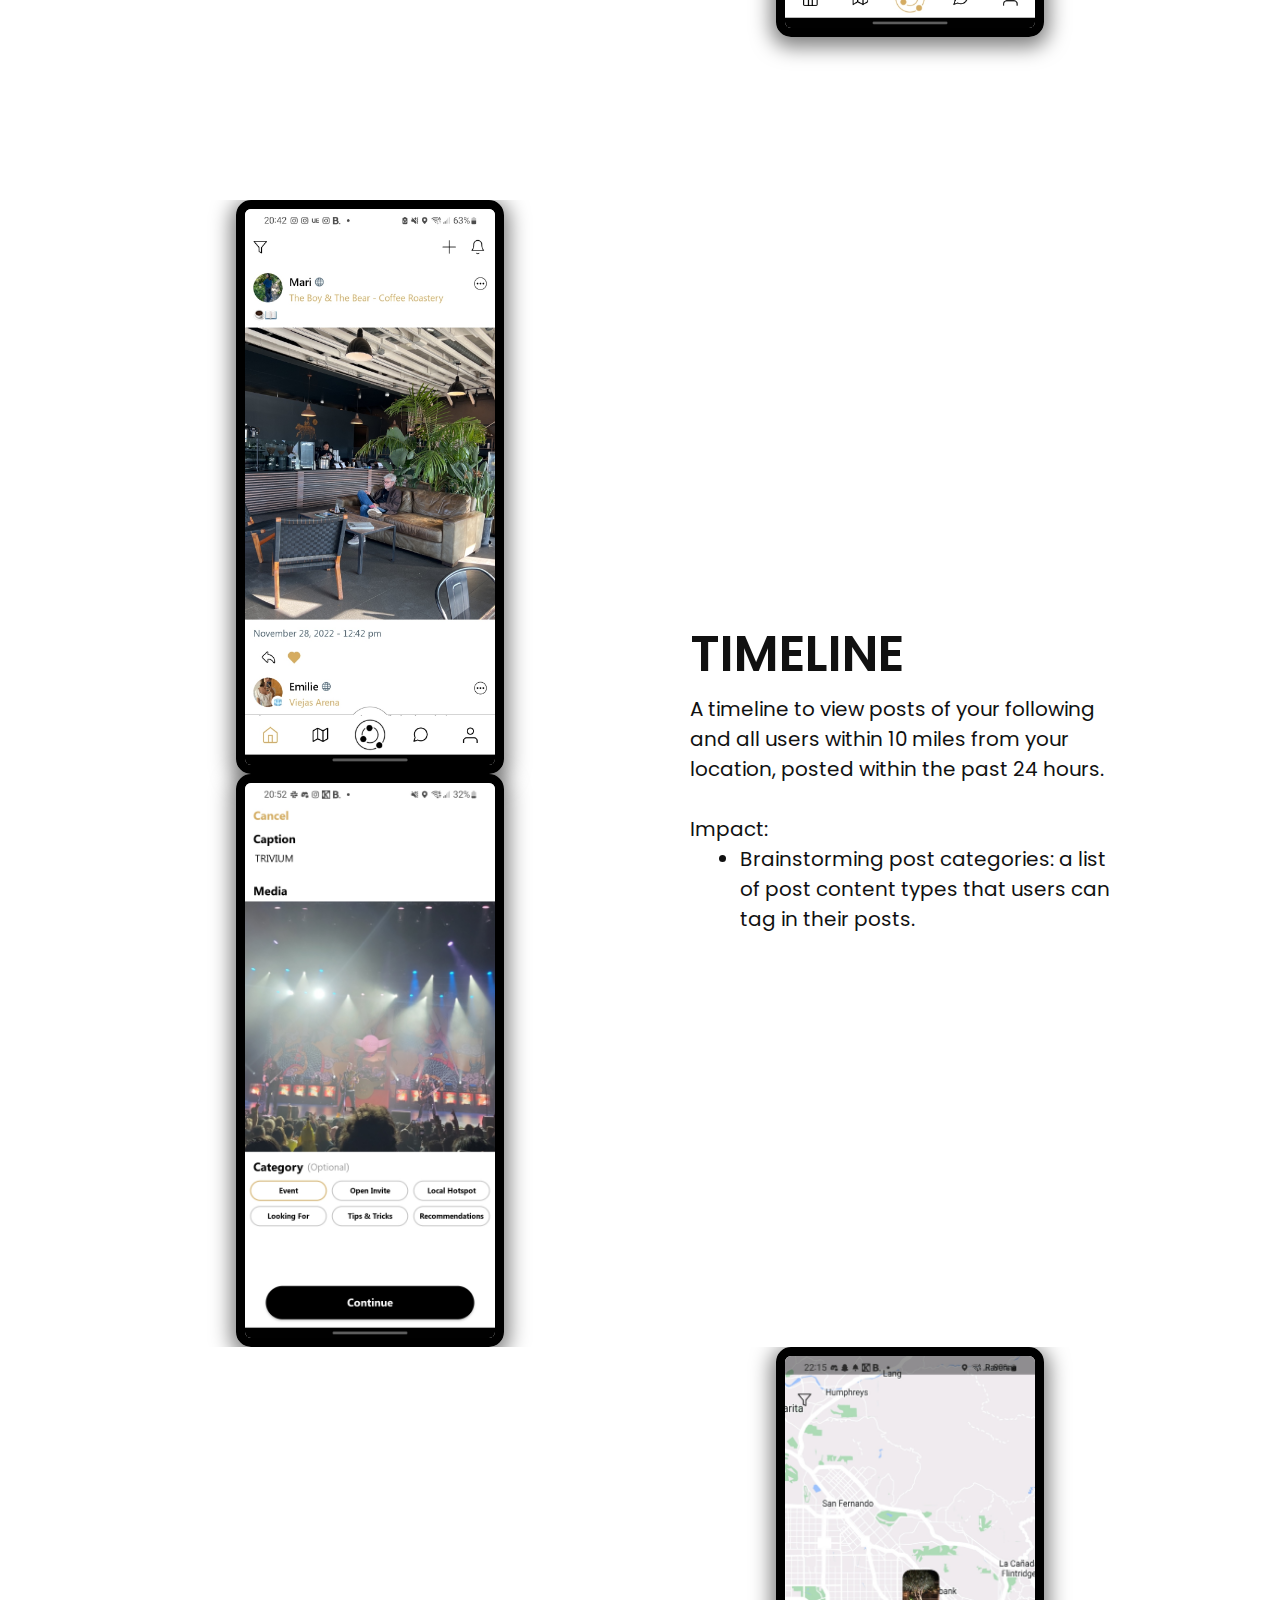
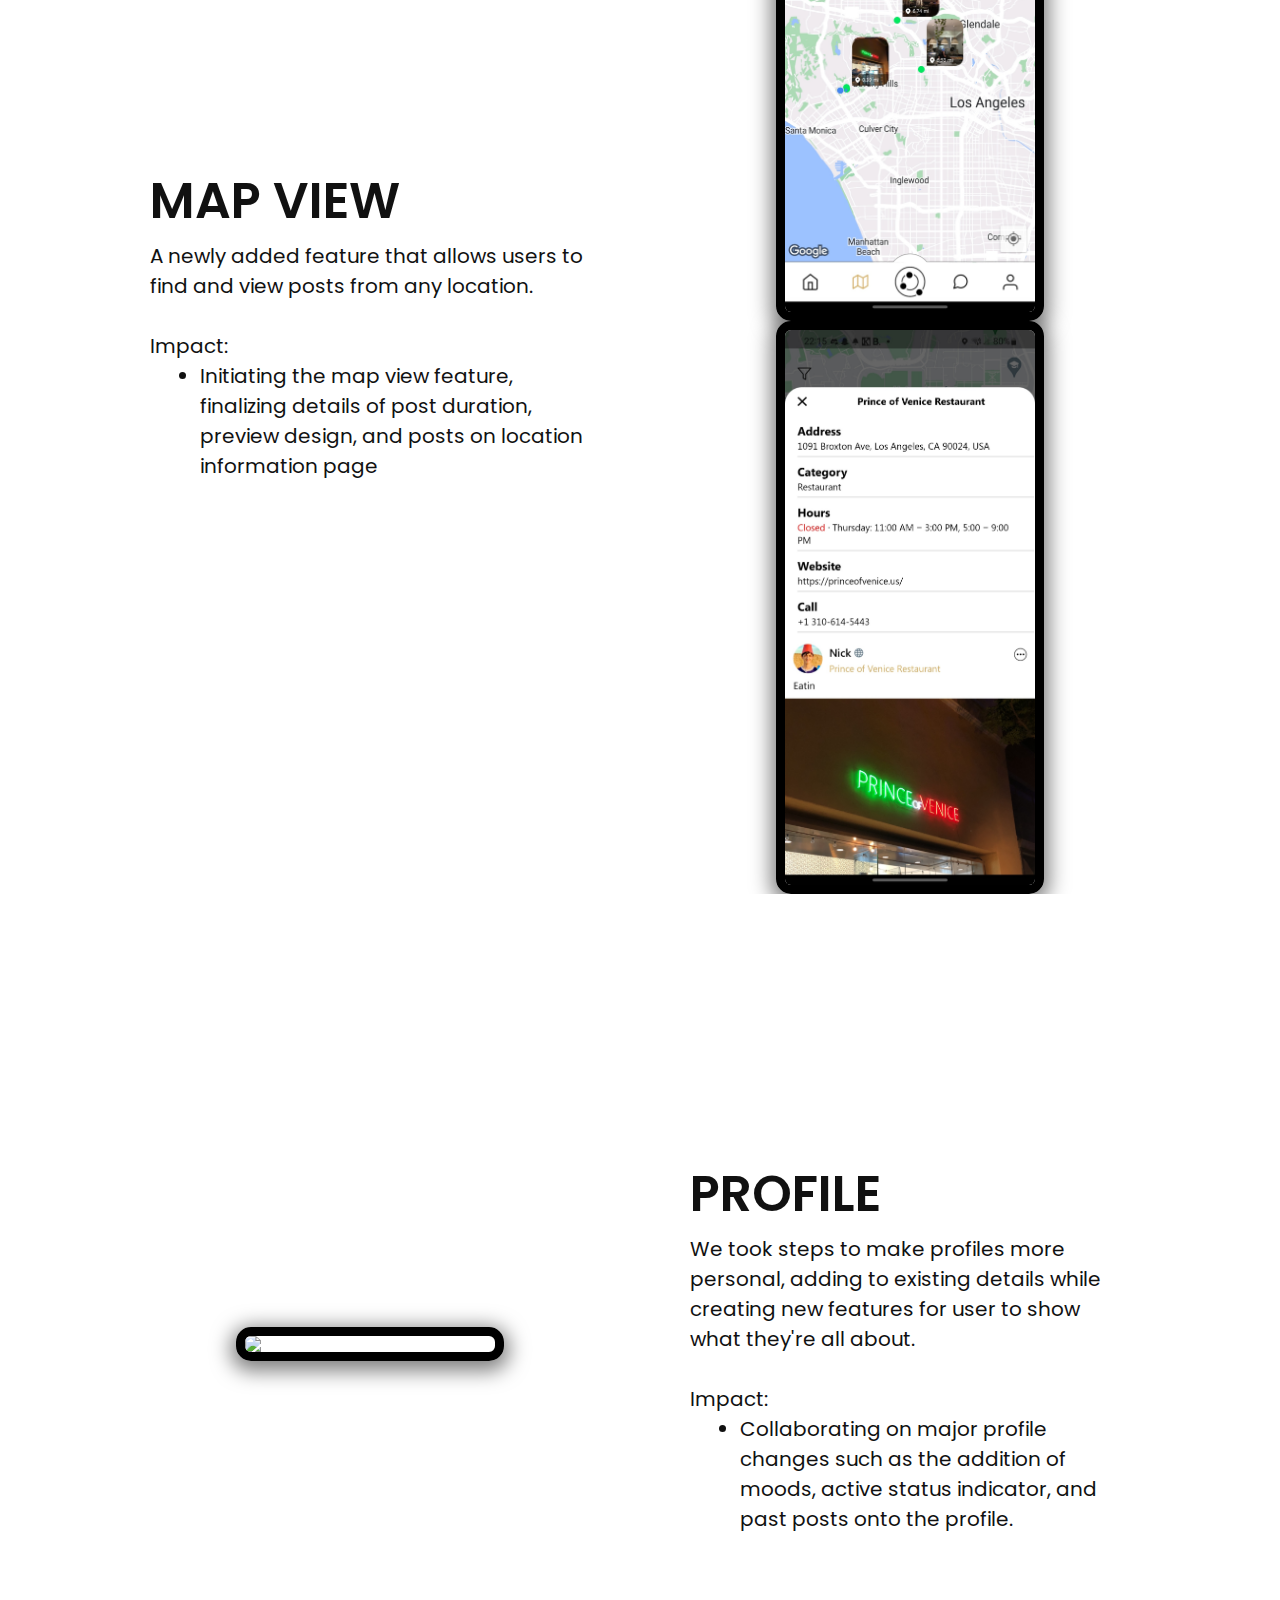
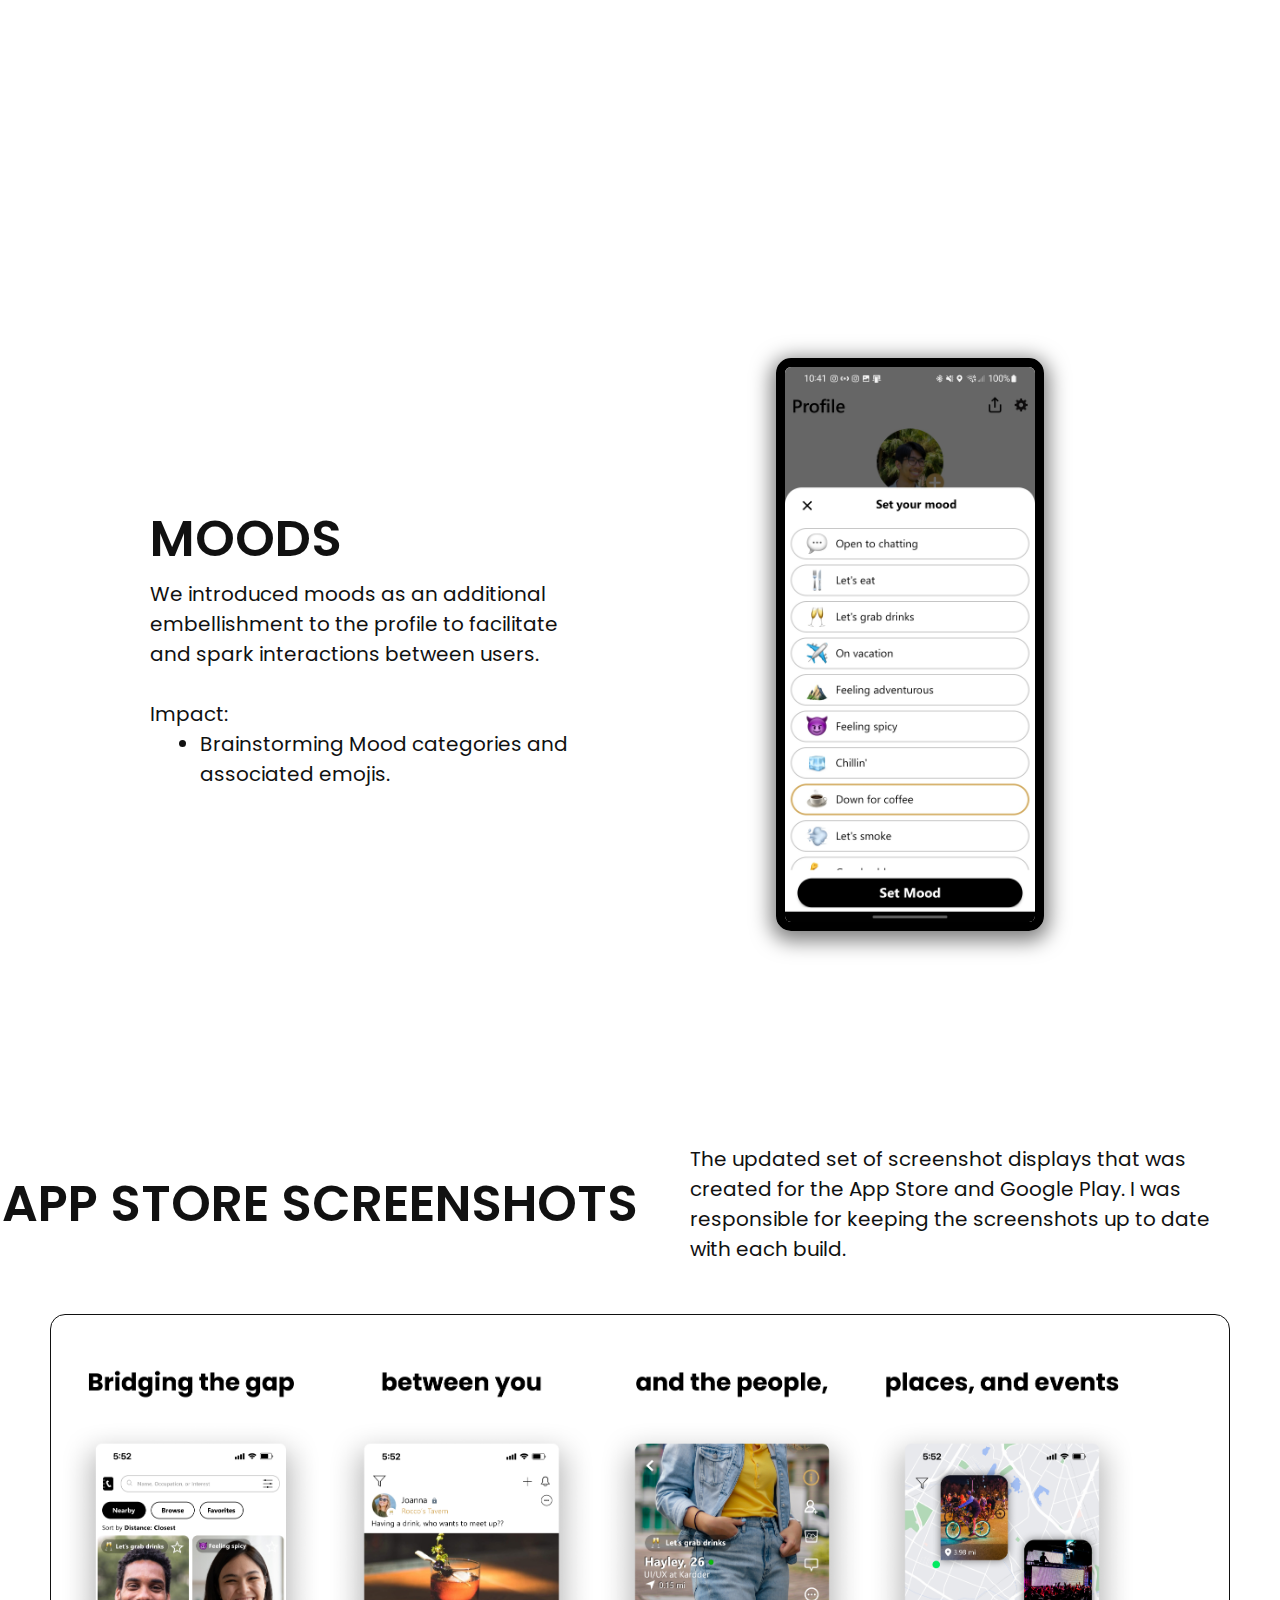
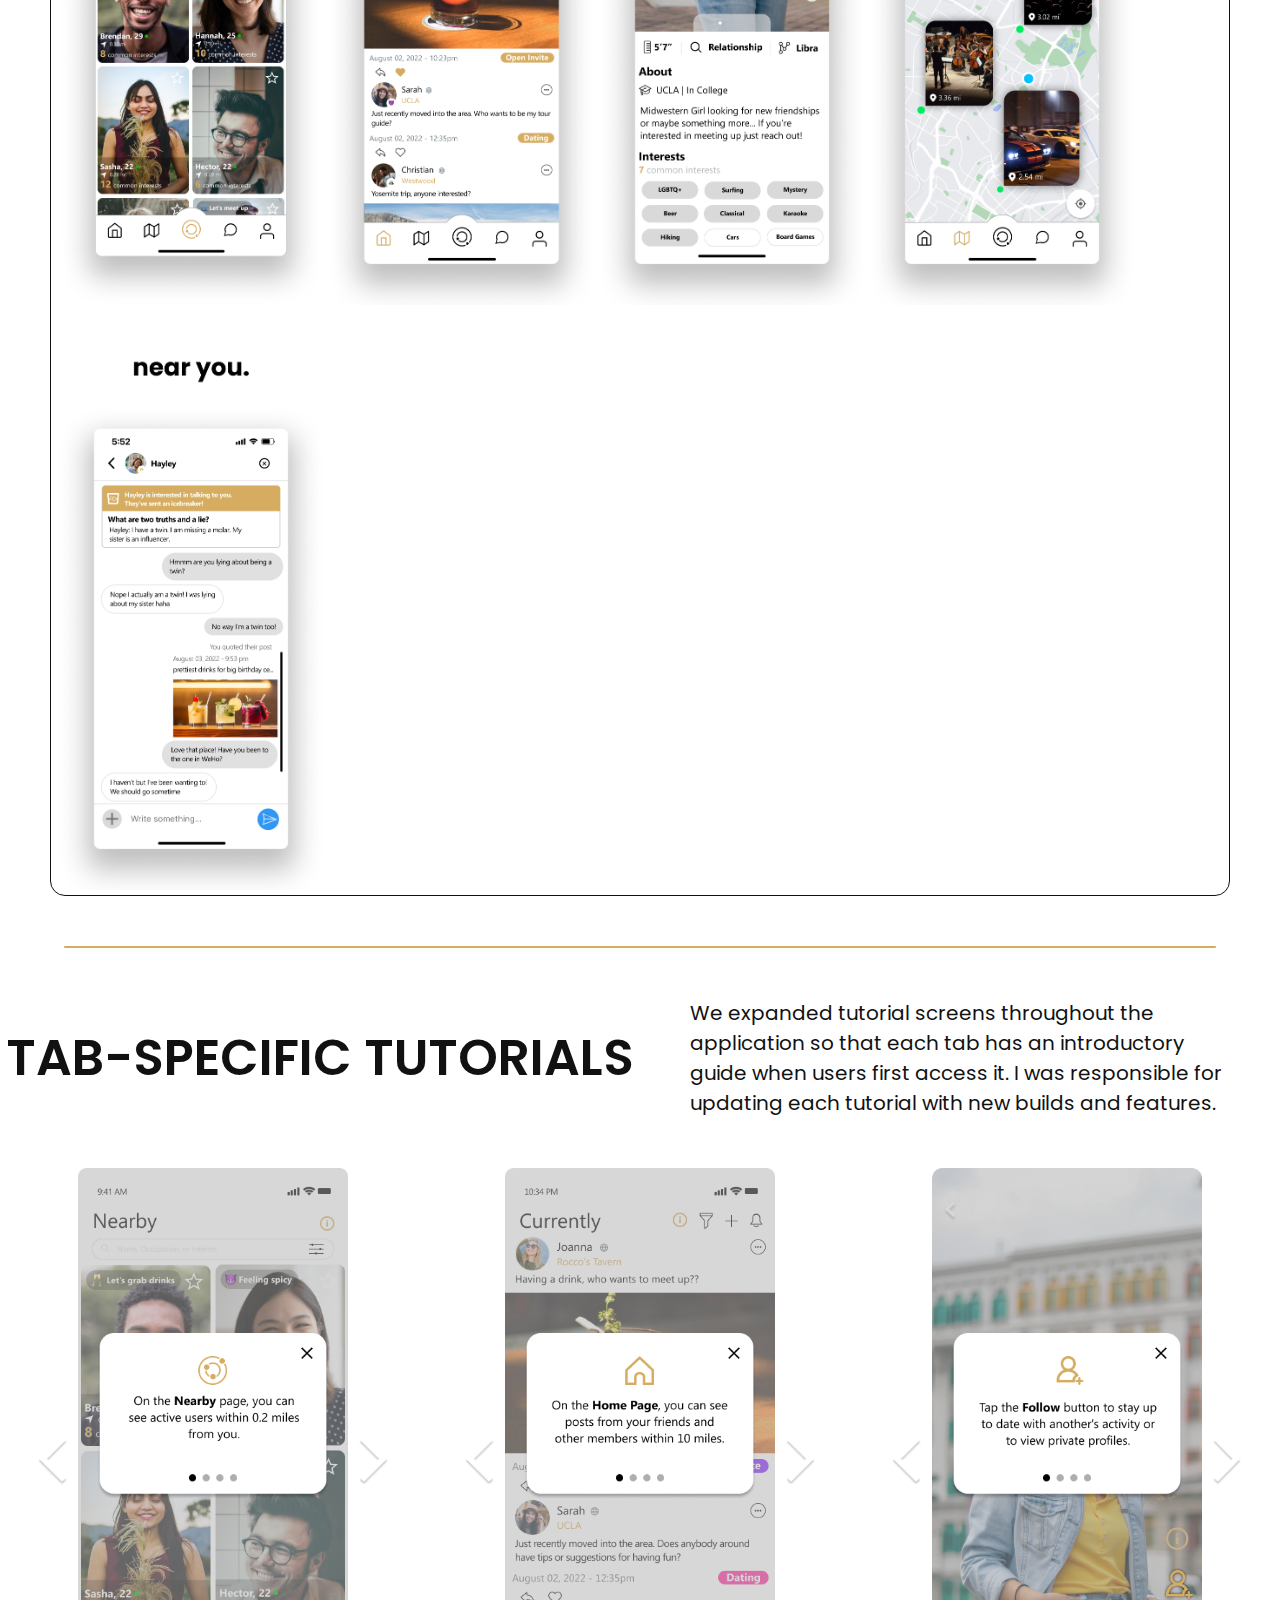
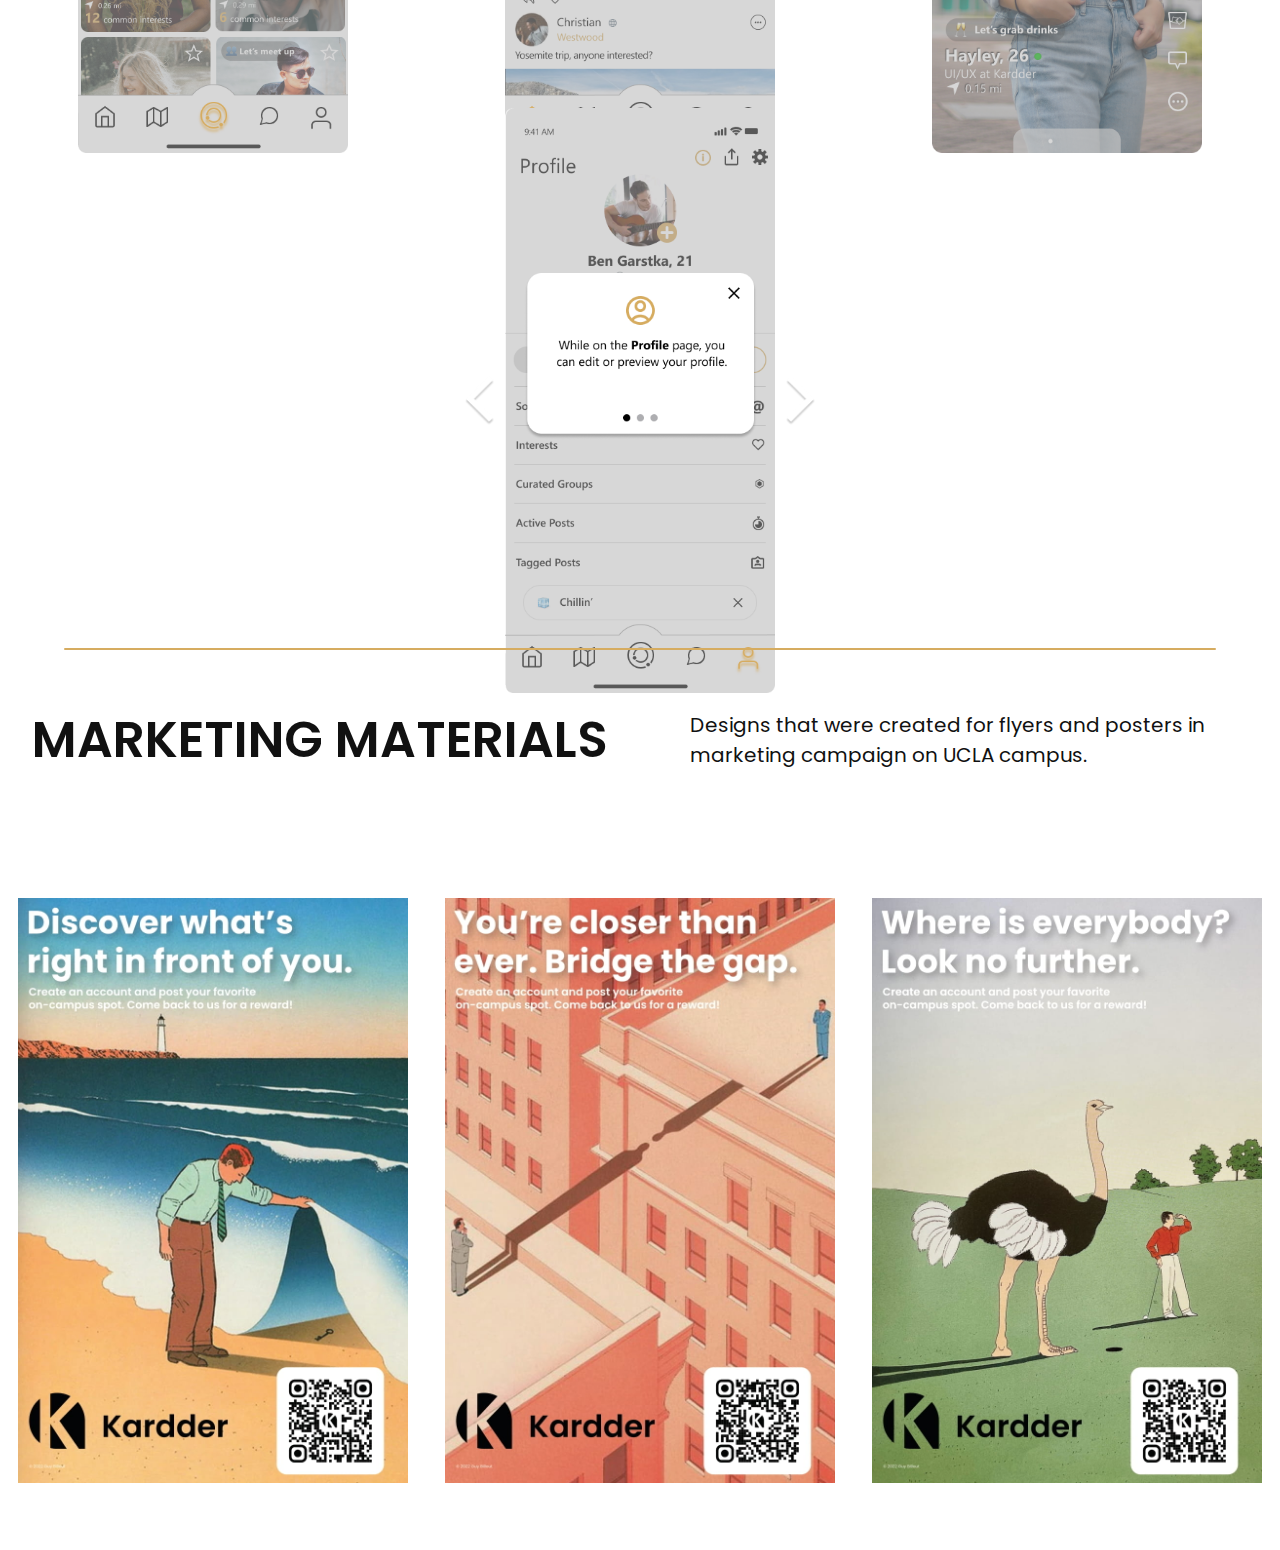
==== commit a79b67f0: "commit 5" ====
--- a/Kardder/index.html
+++ b/Kardder/index.html
@@ -44,11 +44,11 @@
                         I worked with a team of UI/UX interns to discuss, develop, and implement app improvements and new features, focusing the app on the "nearby" and "now" of social networking.
                     </div>
                     <div class = 'subtext'>
-                        <strong>ROLE: </strong>UI/UX Intern
+                        <strong>ROLE: </strong>Product and UI/UX Intern
                         <br>
                         <strong>DURATION: </strong>June 2022 - Present
                         <br>
-                        <strong>SKILLS: </strong>Figma, User Research
+                        <strong>SKILLS: </strong>Figma, Product Design, User Research, Marketing
                     </div>
                 </div>
             </div>
@@ -64,35 +64,87 @@
                     <div class = 'description-body'>
                         The Holy Grail Feature: View active users within 0.3 miles from your location, in real time.
                         <br>
-                        Impact:
-                        <br>
-                        - Enlarging the Nearby button and relocating it to the middle of the bottom bar.
-                        <br>
-                        - Introducing active status: A green dot shows that a user has been active on the app in the past hour.
-                    </div>
-                </div>
-            </div>
-            <div class = 'content-half-right'>
-                <img class = 'display-img border' src = '../media/nearby32.png'>
-            </div>
-        </div>
-
-        <div class = 'content-box padded vh100'>
-            <div class = 'content-half-left'>
-                <img class = 'display-img border' src = '../media/currently32.png'>
-                <img class = 'display-img border' src = '../media/categories.jpg'>
-            </div>
-            <div class = 'content-half-right'>
-                <div class = 'description-textbox'>
-                    <div class = 'heading'>
-                        CURRENTLY
+                        <br>
+                        Impact:
+                        <br>
+                        <ul>
+                            <li>Enlarging the Nearby button in order to endorse the feature.</li>
+                            <li>Introducing active status: A green dot shows that a user has been active on the app in the past hour.</li>
+                        </ul>
+                    </div>
+                </div>
+            </div>
+            <div class = 'content-half-right'>
+                <img class = 'display-img border' src = '../media/nearby34.jpg'>
+            </div>
+        </div>
+
+        <div class = 'content-box padded vh100'>
+            <div class = 'content-half-left'>
+                <img class = 'display-img border' src = '../media/timeline34.jpg'>
+                <img class = 'display-img border' src = '../media/posting34.png'>
+            </div>
+            <div class = 'content-half-right'>
+                <div class = 'description-textbox'>
+                    <div class = 'heading'>
+                        TIMELINE
                     </div>
                     <div class = 'description-body'>
                         A timeline to view posts of your following and all users within 10 miles from your location, posted within the past 24 hours.
                         <br>
-                        Impact:
-                        <br>
-                        - Brainstorming post categories: a list of post content types that users can tag in their posts.
+                        <br>
+                        Impact:
+                        <br>
+                        <ul>
+                            <li>Brainstorming post categories: a list of post content types that users can tag in their posts.</li>
+                        </ul>
+                    </div>
+                </div>
+            </div>
+        </div>
+
+        <div class = 'content-box padded vh100'>
+            <div class = 'content-half-left'>
+                <div class = 'description-textbox'>
+                    <div class = 'heading'>
+                        MAP VIEW
+                    </div>
+                    <div class = 'description-body'>
+                        A newly added feature that allows users to find and view posts from any location.
+                        <br>
+                        <br>
+                        Impact:
+                        <br>
+                        <ul>
+                            <li>Initiating the map view feature, finalizing details of post duration, preview design, and posts on location information page</li>
+                        </ul>
+                    </div>
+                </div>
+            </div>
+            <div class = 'content-half-right'>
+                <img class = 'display-img border' src = '../media/map34.jpg'>
+                <img class = 'display-img border' src = '../media/map_location34.jpg'>
+            </div>
+        </div>
+
+        <div class = 'content-box padded vh100'>
+            <div class = 'content-half-left'>
+                <img class = 'display-img border' src = '../media/profileprev32.jpg'>
+            </div>
+            <div class = 'content-half-left'>
+                <div class = 'description-textbox'>
+                    <div class = 'heading'>
+                        PROFILE
+                    </div>
+                    <div class = 'description-body'>
+                        We took steps to make profiles more personal, adding to existing details while creating new features for user to show what they're all about.
+                        <br>
+                        <br>
+                        Impact:
+                        <br>
+                        <ul>
+                            <li>Collaborating on major profile changes such as the addition of moods, active status indicator, and past posts onto the profile.</li>
+                        </ul>
                     </div>
                 </div>
             </div>
@@ -107,37 +159,19 @@
                     <div class = 'description-body'>
                         We introduced moods as an additional embellishment to the profile to facilitate and spark interactions between users.
                         <br>
-                        Impact:
-                        <br>
-                        - Brainstorming Mood categories and associated emojis.
+                        <br>
+                        Impact:
+                        <br>
+                        <ul>
+                            <li>Brainstorming Mood categories and associated emojis.</li>
+                        </ul>
                     </div>
                 </div>
             </div>
             <div class = 'content-half-right'>
                 <img class = 'display-img border' src = '../media/moods32.png'>
             </div>
-        </div>
-        
-        <div class = 'content-box padded vh100'>
-            <div class = 'content-half-left'>
-                <img class = 'display-img border' src = '../media/profileprev32.jpg'>
-            </div>
-            <div class = 'content-half-left'>
-                <div class = 'description-textbox'>
-                    <div class = 'heading'>
-                        PROFILE
-                    </div>
-                    <div class = 'description-body'>
-                        We took steps to make profiles more personal, adding to existing details while creating new features for user to show what they're all about.
-                        <br>
-                        Impact:
-                        <br>
-                        - Collaborating on major profile changes such as the addition of moods, active status indicator, and past posts onto the profile.
-                    </div>
-                </div>
-            </div>
-            <div class = 'line-gold'></div>
-        </div>
+        </div>    
 
         <div class = 'content-box vh20'>
             <div class = 'content-half-left'>
@@ -148,7 +182,7 @@
             <div class = 'content-half-right'>
                 <div class = 'description-textbox'>
                     <div class = 'description-body'>
-                        The updated set of screenshot displays that was created for the App Store and Google Play.
+                        The updated set of screenshot displays that was created for the App Store and Google Play. I was responsible for keeping the screenshots up to date with each build.
                     </div>
                 </div>
             </div>
@@ -156,11 +190,11 @@
 
         <div class = 'content-box vh80'>
             <div class = 'screenshot-container'>
-                <img class = 'screenshot-img' src = '../media/nearbySS.png'>
-                <img class = 'screenshot-img' src = '../media/timelineSS.png'>
-                <img class = 'screenshot-img' src = '../media/profilemainSS.png'>
-                <img class = 'screenshot-img' src = '../media/chatSS.png'>
-                <img class = 'screenshot-img' src = '../media/moodsSS.png'>
+                <img class = 'screenshot-img' src = '../media/screenshots/Nearby.png'>
+                <img class = 'screenshot-img' src = '../media/screenshots/Timeline.png'>
+                <img class = 'screenshot-img' src = '../media/screenshots/Profile Main Page.png'>
+                <img class = 'screenshot-img' src = '../media/screenshots/Map.png'>
+                <img class = 'screenshot-img' src = '../media/screenshots/Chat.png'>
             </div>
             <div class = 'line gold'></div>
         </div>
@@ -174,7 +208,7 @@
             <div class = 'content-half-right'>
                 <div class = 'description-textbox'>
                     <div class = 'description-body'>
-                        We expanded tutorial screens throughout the application so that each tab has an introductory guide when users first access it.
+                        We expanded tutorial screens throughout the application so that each tab has an introductory guide when users first access it. I was responsible for updating each tutorial with new builds and features.
                     </div>
                 </div>
             </div>
@@ -201,10 +235,29 @@
                 <img id = 'profile_tut' class = 'screenshot-img' src = '../media/profile_tut_1.png'>
                 <img id = 'profile-next' onClick = 'nextTutorial(this.id)' class = 'tutorial-button' src = '../media/next-button.png'>
             </div>
-        </div>
-
-        <div class = 'contnet-box vh100'>
             <div class = 'line gold'></div>
+        </div>
+
+        
+        <div class = 'content-box vh20'>
+            <div class = 'content-half-left'>
+                <div class = 'heading'>
+                    MARKETING MATERIALS
+                </div>
+            </div>
+            <div class = 'content-half-right'>
+                <div class = 'description-textbox'>
+                    <div class = 'description-body'>
+                        Designs that were created for flyers and posters in marketing campaign on UCLA campus.
+                    </div>
+                </div>
+            </div>
+        </div>
+
+        <div class = 'content-box vh80'>
+            <img class = 'screenshot-img' src = '../media/UCLA_Flyer_1.jpg'>
+            <img class = 'screenshot-img' src = '../media/UCLA_Flyer_2.jpg'>
+            <img class = 'screenshot-img' src = '../media/UCLA_Flyer_3.jpg'>
         </div>
     </main>
 </body>
--- a/style.css
+++ b/style.css
@@ -102,6 +102,7 @@
 }
 
 .line {
+    position: relative;
     height: 2px;
     width: 90%;
     border-radius: 5px;
@@ -116,19 +117,19 @@
 }
 
 .vh100 {
-    height: 100vh;
+    min-height: 100vh;
 }
 
 .vh80 {
-    height: 80vh;
+    min-height: 80vh;
 }
 
 .vh50 {
-    height: 50vh;
+    min-height: 50vh;
 }
 
 .vh20 {
-    height: 20vh;
+    min-height: 20vh;
 }
 
 .content-half-left {
@@ -249,6 +250,10 @@
     text-align: center;
 }
 
+ul {
+    padding-left: 50px;
+}
+
 /* 
 ########  ##     ## ######## ########  #######  ##    ##  ######  
 ##     ## ##     ##    ##       ##    ##     ## ###   ## ##    ## 
@@ -484,7 +489,7 @@
 .border {
     border: 9px solid #000000;
     border-radius: 15px;
-    box-shadow: 0px 5px 20px 5px rgba(0, 0, 0, 0.25);
+    box-shadow: 0px 5px 20px 5px rgba(0, 0, 0, 0.5);
 }
 
 .screenshot-container {
@@ -501,6 +506,10 @@
 .screenshot-img {
     height: 65vh;
     width: auto;
+}
+
+.screenshot-img .margin {
+    margin: 50px 25px 25px 50px;
 }
 
 .gold {
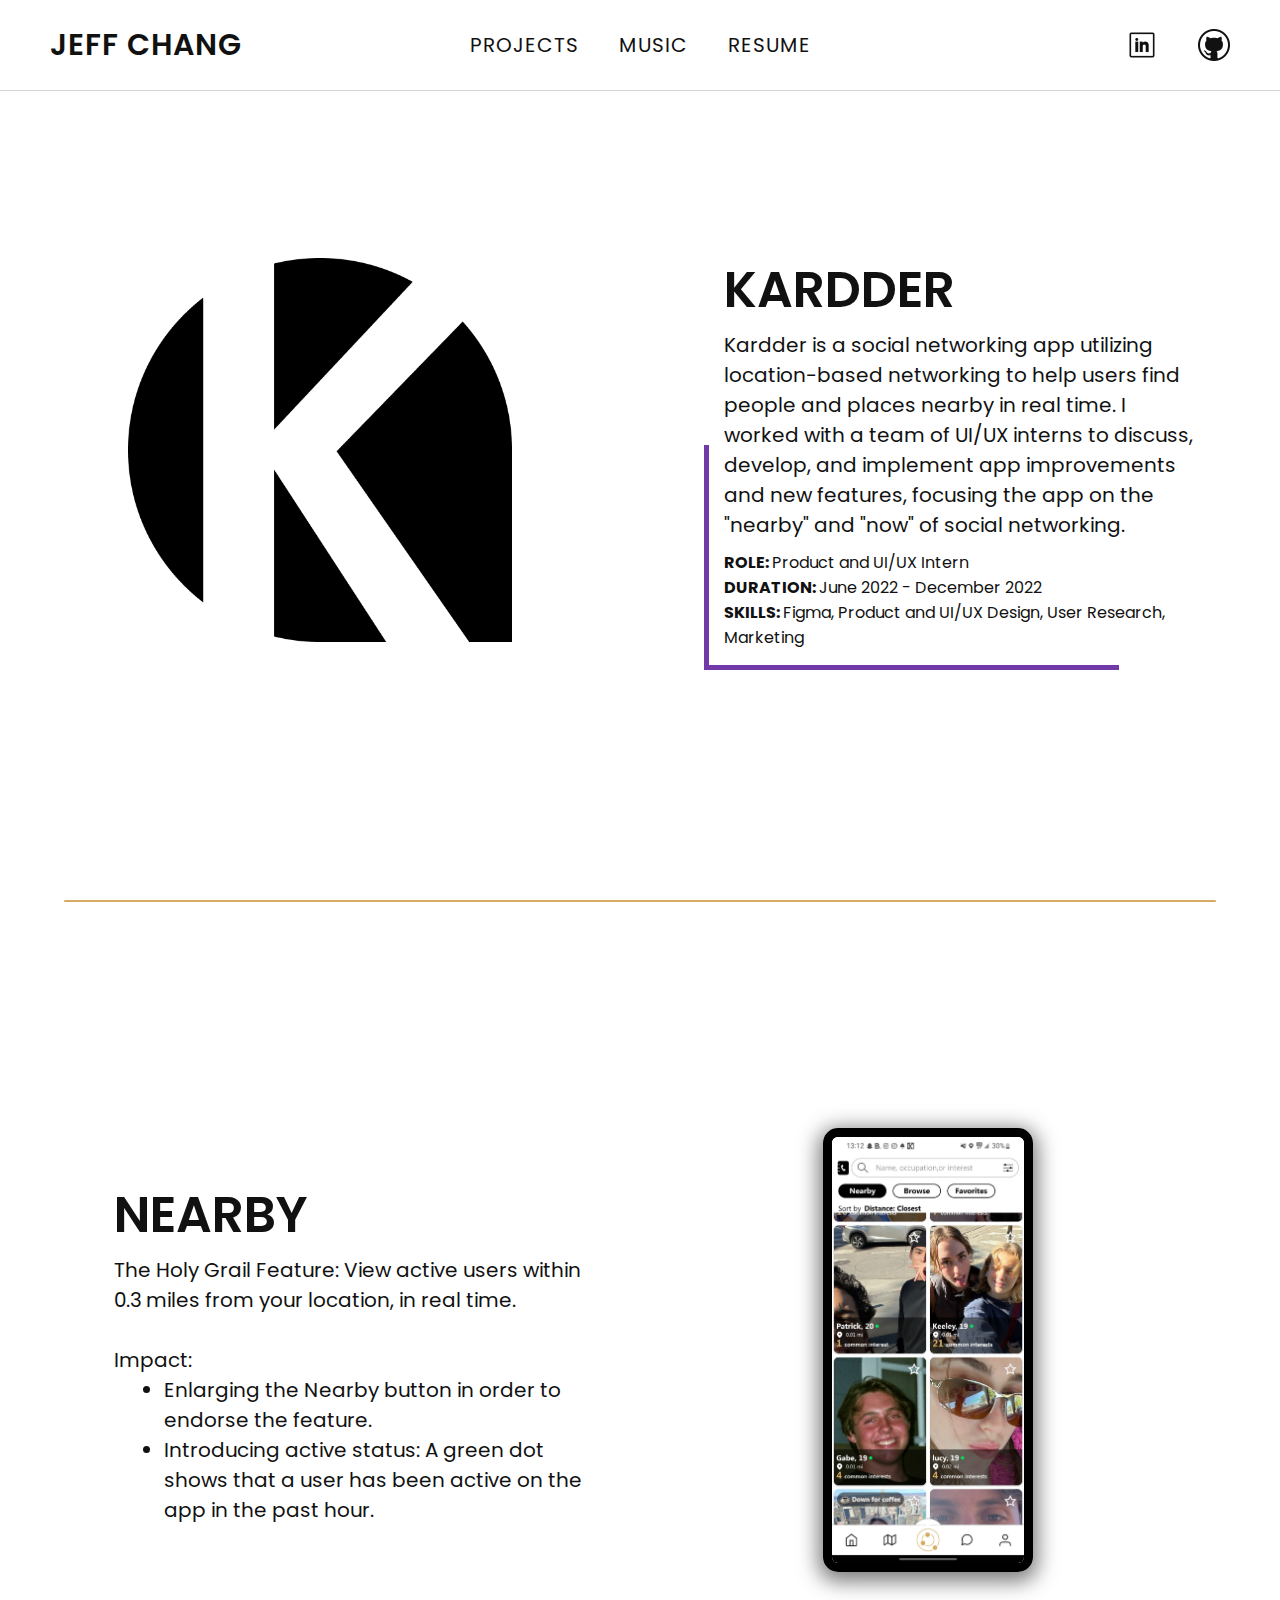
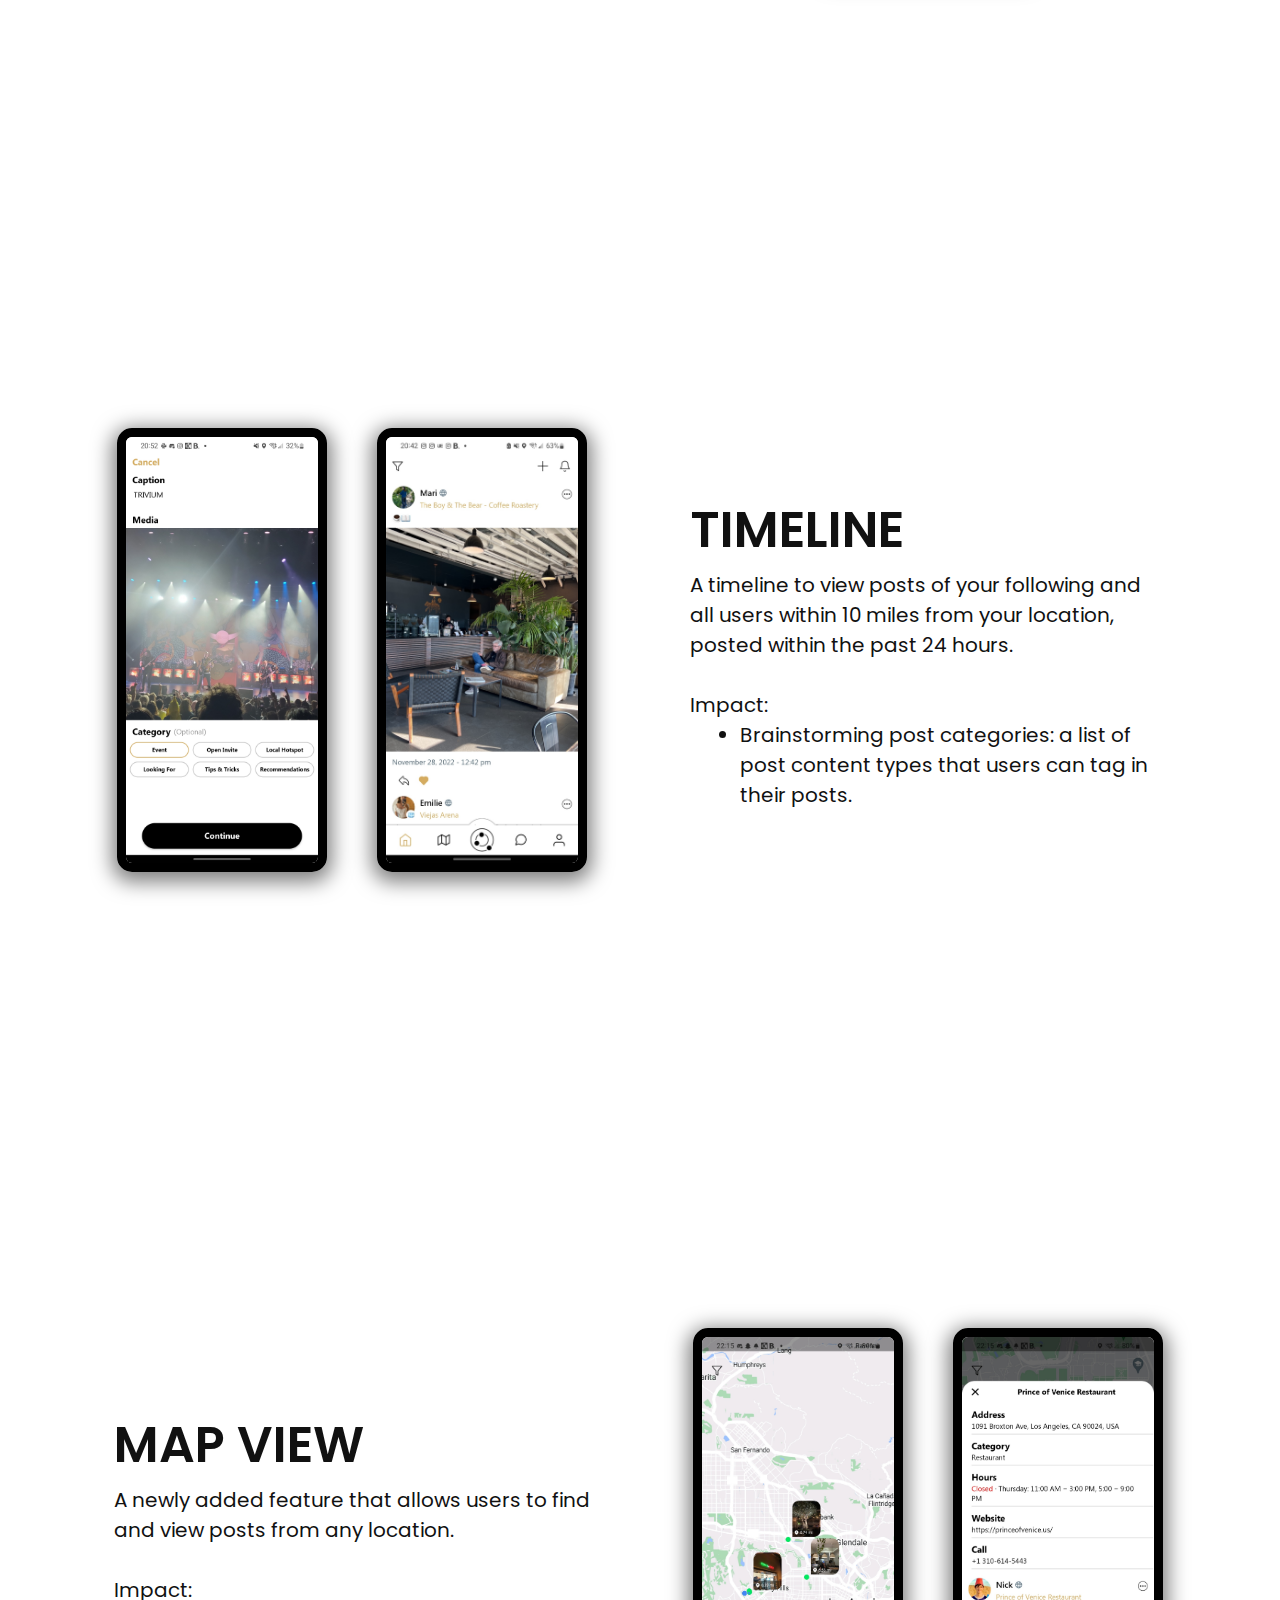
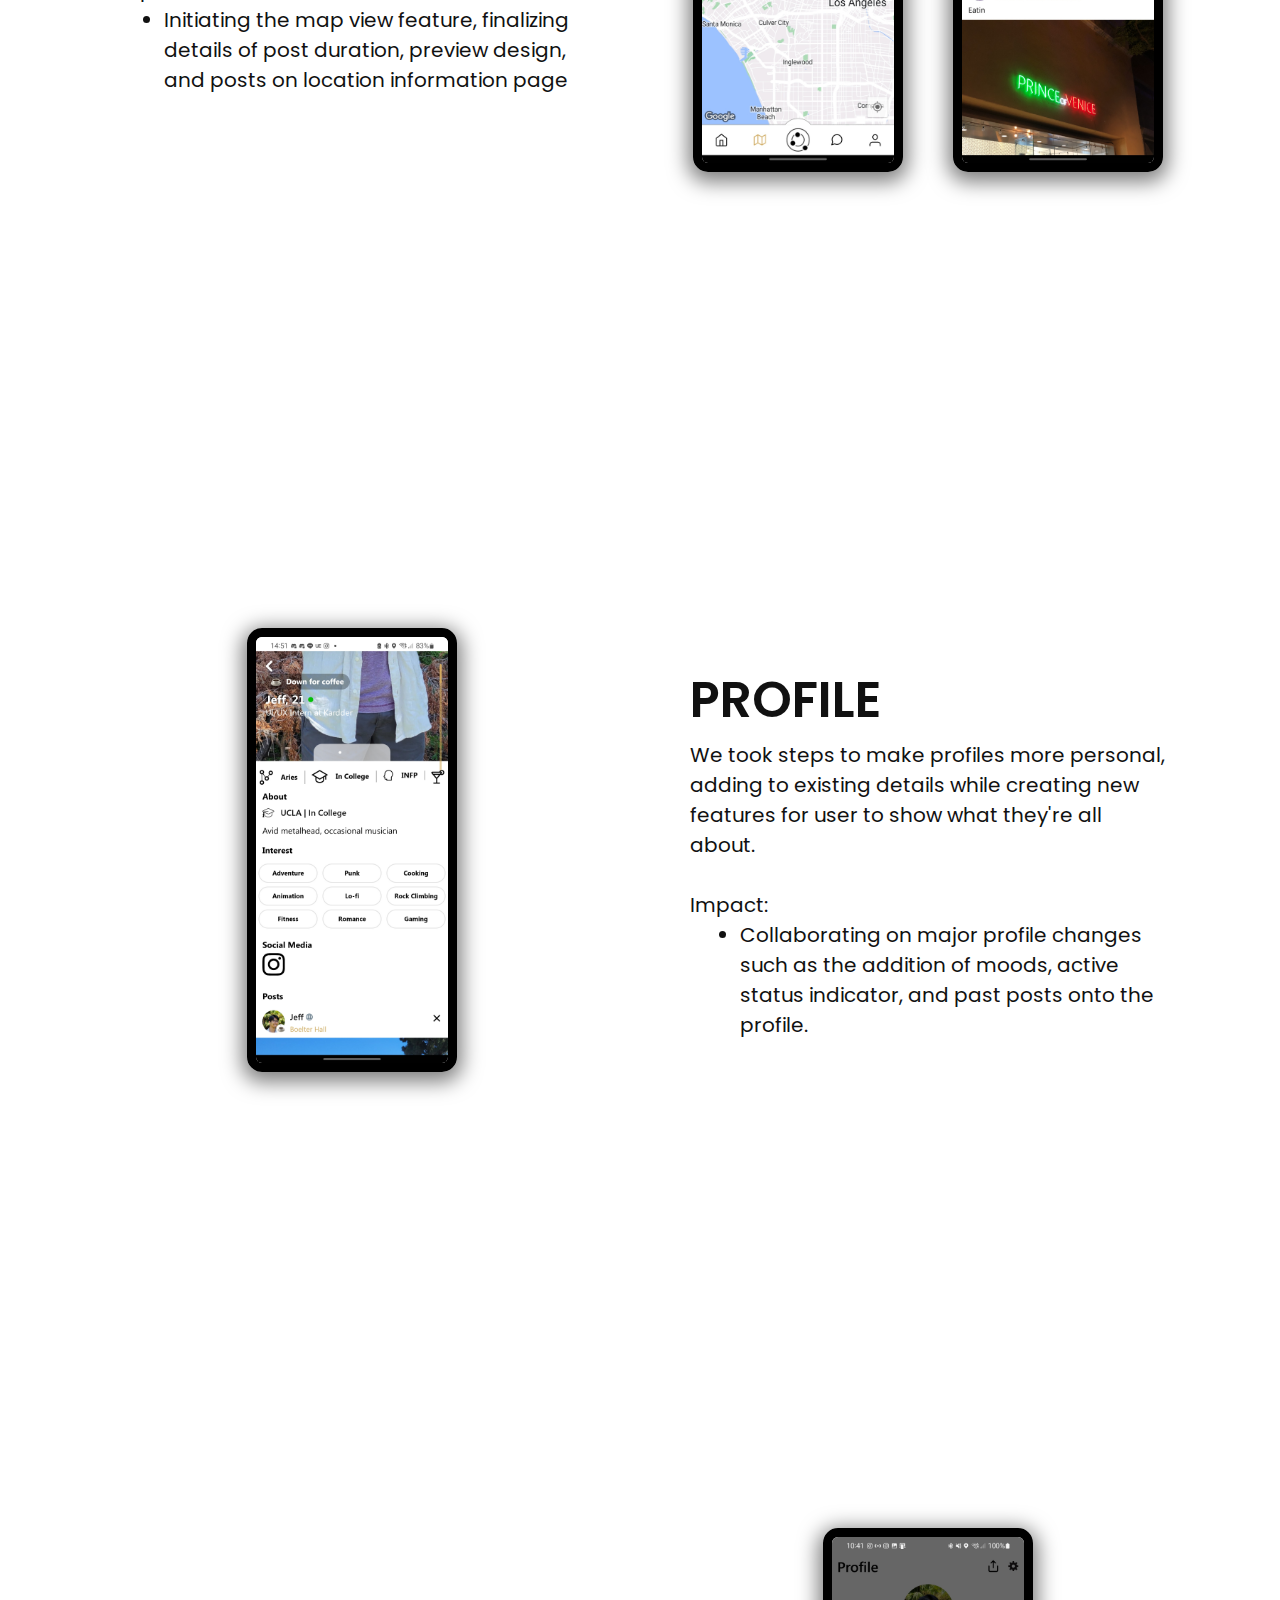
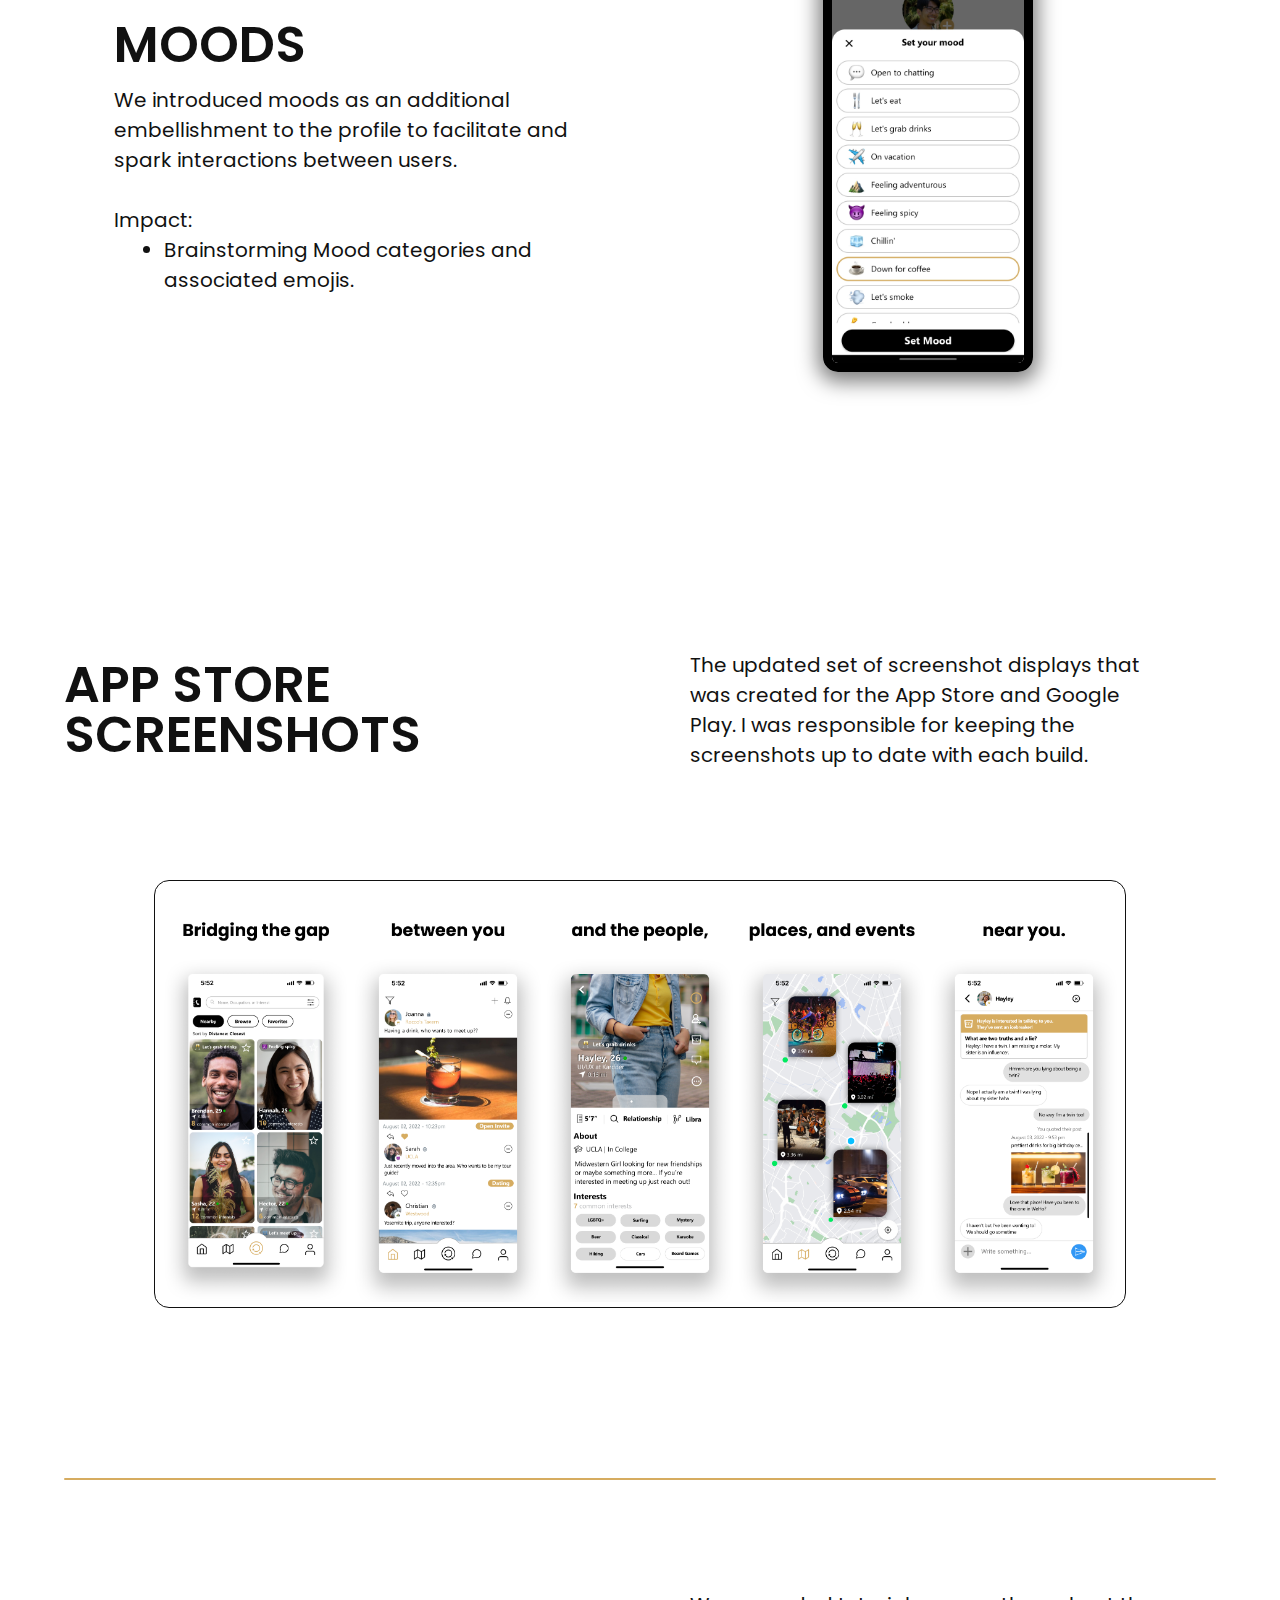
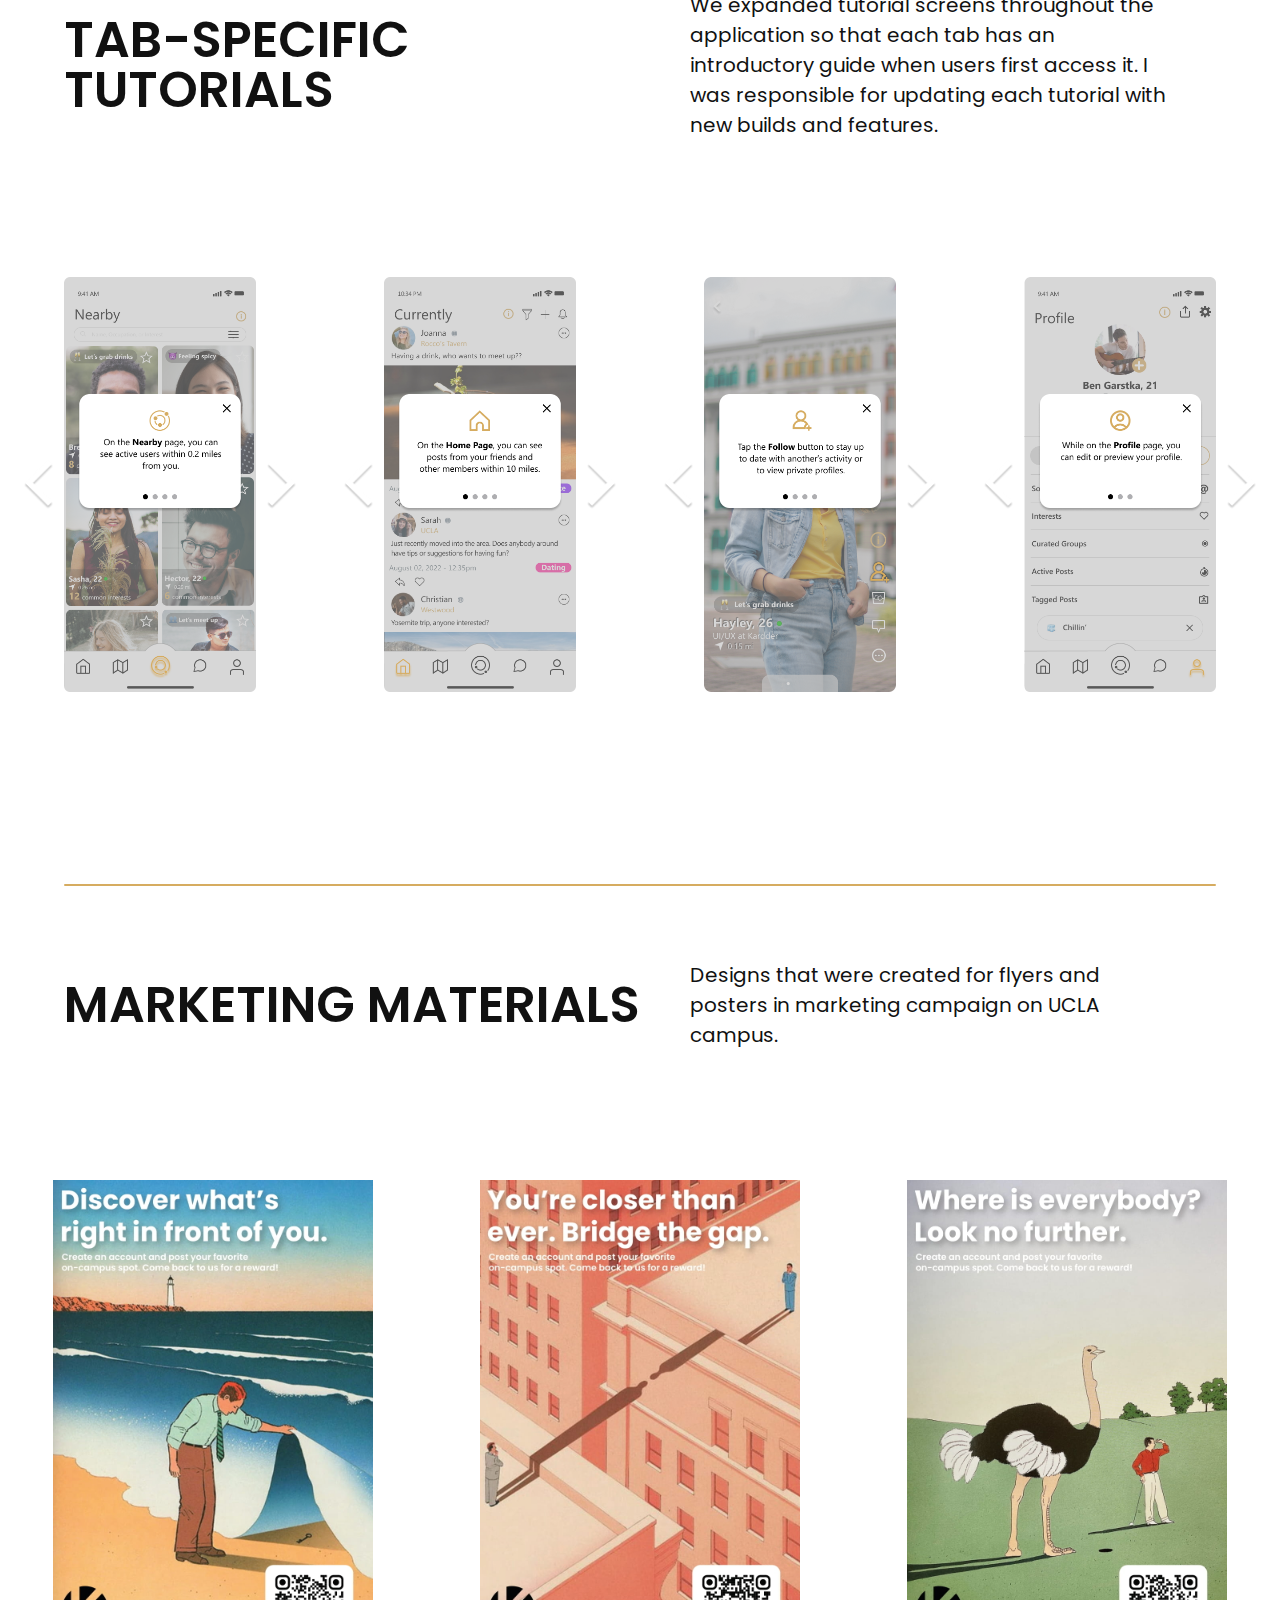
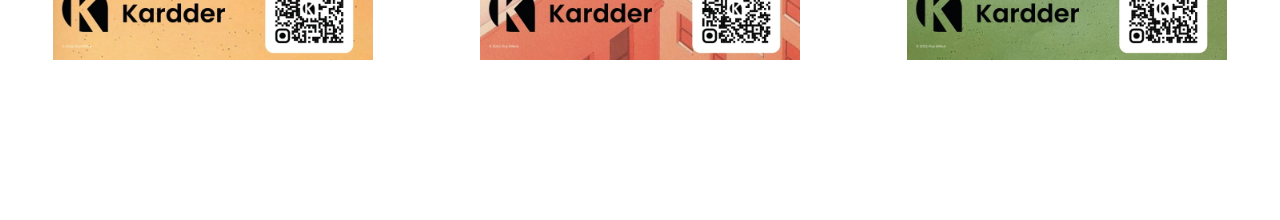
==== commit ee73e846: "Mac Transfer 9 Sept 2023" ====
--- a/Kardder/index.html
+++ b/Kardder/index.html
@@ -1,267 +1,277 @@
-<!DOCTYPE html>
-<html lang = 'en-US'>
-<head>
-    <meta charset='utf-8'>
-    <meta name= Personal website and portfolio of Jeff Chang.>
-    <meta name="viewport" content="width=device-width,height=device-height,initial-scale=1.0"/>
-    <title>Jeff Chang</title>
-    <link rel = 'stylesheet' href = '../style.css'>
-    <link rel = 'stylesheet' href = 'https://fonts.googleapis.com/css?family=Poppins' >
-    <link rel = 'shortcut icon' href = '../media/favicon-32x32.png'>
-</head>
-
-<body>
-    <header id = 'header'>
-        <div class = 'header-content'>
-            <div class = 'name-bar'>
-                <a href = '../index.html' class = button style = 'text-align: left; width: 200px;'>JEFF CHANG</a>
-            </div>
-            <div class = 'nav-bar'>
-                <div class = 'button nav-padding'><a href = '../index.html#projects' class = 'button nav'>PROJECTS</a></div>
-                <div class = 'button nav-padding'><a href = '../Music/' class = 'button nav'>MUSIC</a></div>
-                <div class = 'button nav-padding'><a href = '../Resume/' class = 'button nav'>RESUME</a></div>
-            </div> 
-            <div class = 'link-bar'>
-                <a href = https://www.linkedin.com/in/jeff-chang-115937207/ target = '_blank' class = 'social-logo linkedin'></a>
-                <a href = https://github.com/jeff0330 target = '_blank' class = 'social-logo github'></a>
-            </div>
-        </div>
-    </header>
-
-    <main>
-        <div class = 'content-box vh100'>
-            <div class = 'header-space'></div>
-            <div class = 'content-half-left'>
-                <img class = 'logo-img' src = '../media/kardder_logo.png'>
-            </div>
-            <div class = 'content-half-right'>
-                <div class = 'home-textbox'>
-                    <div class = 'heading'>
-                        KARDDER
-                    </div>
-                    <div class = 'description-body'>
-                        Kardder is a social networking app utilizing location-based networking to help users find people and places nearby in real time. 
-                        I worked with a team of UI/UX interns to discuss, develop, and implement app improvements and new features, focusing the app on the "nearby" and "now" of social networking.
-                    </div>
-                    <div class = 'subtext'>
-                        <strong>ROLE: </strong>Product and UI/UX Intern
-                        <br>
-                        <strong>DURATION: </strong>June 2022 - Present
-                        <br>
-                        <strong>SKILLS: </strong>Figma, Product Design, User Research, Marketing
-                    </div>
-                </div>
-            </div>
-            <div class = 'line gold'></div>
-        </div>
-
-        <div class = 'content-box padded vh100'>
-            <div class = 'content-half-left'>
-                <div class = 'description-textbox'>
-                    <div class = 'heading'>
-                        NEARBY
-                    </div>
-                    <div class = 'description-body'>
-                        The Holy Grail Feature: View active users within 0.3 miles from your location, in real time.
-                        <br>
-                        <br>
-                        Impact:
-                        <br>
-                        <ul>
-                            <li>Enlarging the Nearby button in order to endorse the feature.</li>
-                            <li>Introducing active status: A green dot shows that a user has been active on the app in the past hour.</li>
-                        </ul>
-                    </div>
-                </div>
-            </div>
-            <div class = 'content-half-right'>
-                <img class = 'display-img border' src = '../media/nearby34.jpg'>
-            </div>
-        </div>
-
-        <div class = 'content-box padded vh100'>
-            <div class = 'content-half-left'>
-                <img class = 'display-img border' src = '../media/timeline34.jpg'>
-                <img class = 'display-img border' src = '../media/posting34.png'>
-            </div>
-            <div class = 'content-half-right'>
-                <div class = 'description-textbox'>
-                    <div class = 'heading'>
-                        TIMELINE
-                    </div>
-                    <div class = 'description-body'>
-                        A timeline to view posts of your following and all users within 10 miles from your location, posted within the past 24 hours.
-                        <br>
-                        <br>
-                        Impact:
-                        <br>
-                        <ul>
-                            <li>Brainstorming post categories: a list of post content types that users can tag in their posts.</li>
-                        </ul>
-                    </div>
-                </div>
-            </div>
-        </div>
-
-        <div class = 'content-box padded vh100'>
-            <div class = 'content-half-left'>
-                <div class = 'description-textbox'>
-                    <div class = 'heading'>
-                        MAP VIEW
-                    </div>
-                    <div class = 'description-body'>
-                        A newly added feature that allows users to find and view posts from any location.
-                        <br>
-                        <br>
-                        Impact:
-                        <br>
-                        <ul>
-                            <li>Initiating the map view feature, finalizing details of post duration, preview design, and posts on location information page</li>
-                        </ul>
-                    </div>
-                </div>
-            </div>
-            <div class = 'content-half-right'>
-                <img class = 'display-img border' src = '../media/map34.jpg'>
-                <img class = 'display-img border' src = '../media/map_location34.jpg'>
-            </div>
-        </div>
-
-        <div class = 'content-box padded vh100'>
-            <div class = 'content-half-left'>
-                <img class = 'display-img border' src = '../media/profileprev32.jpg'>
-            </div>
-            <div class = 'content-half-left'>
-                <div class = 'description-textbox'>
-                    <div class = 'heading'>
-                        PROFILE
-                    </div>
-                    <div class = 'description-body'>
-                        We took steps to make profiles more personal, adding to existing details while creating new features for user to show what they're all about.
-                        <br>
-                        <br>
-                        Impact:
-                        <br>
-                        <ul>
-                            <li>Collaborating on major profile changes such as the addition of moods, active status indicator, and past posts onto the profile.</li>
-                        </ul>
-                    </div>
-                </div>
-            </div>
-        </div>
-
-        <div class = 'content-box padded vh100'>
-            <div class = 'content-half-left'>
-                <div class = 'description-textbox'>
-                    <div class = 'heading'>
-                        MOODS
-                    </div>
-                    <div class = 'description-body'>
-                        We introduced moods as an additional embellishment to the profile to facilitate and spark interactions between users.
-                        <br>
-                        <br>
-                        Impact:
-                        <br>
-                        <ul>
-                            <li>Brainstorming Mood categories and associated emojis.</li>
-                        </ul>
-                    </div>
-                </div>
-            </div>
-            <div class = 'content-half-right'>
-                <img class = 'display-img border' src = '../media/moods32.png'>
-            </div>
-        </div>    
-
-        <div class = 'content-box vh20'>
-            <div class = 'content-half-left'>
-                <div class = 'heading'>
-                    APP STORE SCREENSHOTS
-                </div>
-            </div>
-            <div class = 'content-half-right'>
-                <div class = 'description-textbox'>
-                    <div class = 'description-body'>
-                        The updated set of screenshot displays that was created for the App Store and Google Play. I was responsible for keeping the screenshots up to date with each build.
-                    </div>
-                </div>
-            </div>
-        </div>
-
-        <div class = 'content-box vh80'>
-            <div class = 'screenshot-container'>
-                <img class = 'screenshot-img' src = '../media/screenshots/Nearby.png'>
-                <img class = 'screenshot-img' src = '../media/screenshots/Timeline.png'>
-                <img class = 'screenshot-img' src = '../media/screenshots/Profile Main Page.png'>
-                <img class = 'screenshot-img' src = '../media/screenshots/Map.png'>
-                <img class = 'screenshot-img' src = '../media/screenshots/Chat.png'>
-            </div>
-            <div class = 'line gold'></div>
-        </div>
-
-        <div class = 'content-box vh20'>
-            <div class = 'content-half-left'>
-                <div class = 'heading'>
-                    TAB-SPECIFIC TUTORIALS
-                </div>
-            </div>
-            <div class = 'content-half-right'>
-                <div class = 'description-textbox'>
-                    <div class = 'description-body'>
-                        We expanded tutorial screens throughout the application so that each tab has an introductory guide when users first access it. I was responsible for updating each tutorial with new builds and features.
-                    </div>
-                </div>
-            </div>
-        </div>
-
-        <div class = 'content-box vh80'>
-            <div class = 'tutorial-container'>
-                <img id = 'nearby-prev' onClick = 'nextTutorial(this.id)' class = 'tutorial-button' src = '../media/back-button.png'>
-                <img id = 'nearby_tut' class = 'screenshot-img' src = '../media/nearby_tut_1.png'>
-                <img id = 'nearby-next' onClick = 'nextTutorial(this.id)' class = 'tutorial-button' src = '../media/next-button.png'>
-            </div>
-            <div class = 'tutorial-container'>
-                <img id = 'timeline-prev' onClick = 'nextTutorial(this.id)' class = 'tutorial-button' src = '../media/back-button.png'>
-                <img id = 'timeline_tut' class = 'screenshot-img' src = '../media/timeline_tut_1.png'>
-                <img id = 'timeline-next' onClick = 'nextTutorial(this.id)' class = 'tutorial-button' src = '../media/next-button.png'>
-            </div>
-            <div class = 'tutorial-container'>
-                <img id = 'profile_preview-prev' onClick = 'nextTutorial(this.id)' class = 'tutorial-button' src = '../media/back-button.png'>
-                <img id = 'profile_preview_tut' class = 'screenshot-img' src = '../media/profile_preview_tut_1.png'>
-                <img id = 'profile_preview-next' onClick = 'nextTutorial(this.id)' class = 'tutorial-button' src = '../media/next-button.png'>
-            </div>
-            <div class = 'tutorial-container'>
-                <img id = 'profile-prev' onClick = 'nextTutorial(this.id)' class = 'tutorial-button' src = '../media/back-button.png'>
-                <img id = 'profile_tut' class = 'screenshot-img' src = '../media/profile_tut_1.png'>
-                <img id = 'profile-next' onClick = 'nextTutorial(this.id)' class = 'tutorial-button' src = '../media/next-button.png'>
-            </div>
-            <div class = 'line gold'></div>
-        </div>
-
-        
-        <div class = 'content-box vh20'>
-            <div class = 'content-half-left'>
-                <div class = 'heading'>
-                    MARKETING MATERIALS
-                </div>
-            </div>
-            <div class = 'content-half-right'>
-                <div class = 'description-textbox'>
-                    <div class = 'description-body'>
-                        Designs that were created for flyers and posters in marketing campaign on UCLA campus.
-                    </div>
-                </div>
-            </div>
-        </div>
-
-        <div class = 'content-box vh80'>
-            <img class = 'screenshot-img' src = '../media/UCLA_Flyer_1.jpg'>
-            <img class = 'screenshot-img' src = '../media/UCLA_Flyer_2.jpg'>
-            <img class = 'screenshot-img' src = '../media/UCLA_Flyer_3.jpg'>
-        </div>
-    </main>
-</body>
-
-<script src = ../main.js></script>
-
+<!DOCTYPE html>
+<html lang = 'en-US'>
+<head>
+    <meta charset='utf-8'>
+    <meta name= Personal website and portfolio of Jeff Chang.>
+    <meta name="viewport" content="width=device-width,height=device-height,initial-scale=1.0"/>
+    <title>Jeff Chang</title>
+    <link rel = 'stylesheet' href = '../style.css'>
+    <link rel = 'stylesheet' href = 'https://fonts.googleapis.com/css?family=Poppins' >
+    <link rel = 'shortcut icon' href = '../media/favicon-32x32.png'>
+</head>
+
+<body>
+    <header id = 'header'>
+        <div class = 'header-content'>
+            <div class = 'name-bar'>
+                <a href = '../index.html' class = button style = 'text-align: left; width: 200px;'>JEFF CHANG</a>
+            </div>
+            <div class = 'nav-bar'>
+                <div class = 'button nav-padding'><a href = '../index.html#projects' class = 'button nav'>PROJECTS</a></div>
+                <div class = 'button nav-padding'><a href = '../Music/' class = 'button nav'>MUSIC</a></div>
+                <div class = 'button nav-padding'><a href = '../Resume/' class = 'button nav'>RESUME</a></div>
+            </div> 
+            <div class = 'link-bar'>
+                <a href = https://www.linkedin.com/in/jeff-chang-115937207/ target = '_blank' class = 'social-logo linkedin'></a>
+                <a href = https://github.com/jeff0330 target = '_blank' class = 'social-logo github'></a>
+            </div>
+        </div>
+    </header>
+
+    <main>
+        <div class = 'content-box vh100'>
+            <div class = 'header-space'></div>
+            <div class = 'content-half-left'>
+                <img class = 'logo-img' src = '../media/kardder_logo.png'>
+            </div>
+            <div class = 'content-half-right'>
+                <div class = 'home-textbox'>
+                    <div class = 'heading'>
+                        KARDDER
+                    </div>
+                    <div class = 'description-body'>
+                        Kardder is a social networking app utilizing location-based networking to help users find people and places nearby in real time. 
+                        I worked with a team of UI/UX interns to discuss, develop, and implement app improvements and new features, focusing the app on the "nearby" and "now" of social networking.
+                    </div>
+                    <div class = 'subtext'>
+                        <strong>ROLE: </strong>Product and UI/UX Intern
+                        <br>
+                        <strong>DURATION: </strong>June 2022 - December 2022
+                        <br>
+                        <strong>SKILLS: </strong>Figma, Product and UI/UX Design, User Research, Marketing
+                    </div>
+                </div>
+            </div>
+            <div class = 'line gold'></div>
+        </div>
+
+        <div class = 'content-box padded vh100'>
+            <div class = 'content-half-left'>
+                <div class = 'description-textbox'>
+                    <div class = 'heading'>
+                        NEARBY
+                    </div>
+                    <div class = 'description-body'>
+                        The Holy Grail Feature: View active users within 0.3 miles from your location, in real time.
+                        <br>
+                        <br>
+                        Impact:
+                        <br>
+                        <ul>
+                            <li>Enlarging the Nearby button in order to endorse the feature.</li>
+                            <li>Introducing active status: A green dot shows that a user has been active on the app in the past hour.</li>
+                        </ul>
+                    </div>
+                </div>
+            </div>
+            <div class = 'content-half-right'>
+                <div class = 'img-box'>
+                    <img class = 'display-img border' src = '../media/nearby34.jpg'>
+                </div>
+            </div>
+        </div>
+
+        <div class = 'content-box padded vh100'>
+            <div class = 'content-half-left'>
+                <div class = 'img-box'>
+                    <img class = 'display-img border' src = '../media/posting34.png'>
+                    <img class = 'display-img border' src = '../media/timeline34.jpg'>
+                </div>
+            </div>
+            <div class = 'content-half-right'>
+                <div class = 'description-textbox'>
+                    <div class = 'heading'>
+                        TIMELINE
+                    </div>
+                    <div class = 'description-body'>
+                        A timeline to view posts of your following and all users within 10 miles from your location, posted within the past 24 hours.
+                        <br>
+                        <br>
+                        Impact:
+                        <br>
+                        <ul>
+                            <li>Brainstorming post categories: a list of post content types that users can tag in their posts.</li>
+                        </ul>
+                    </div>
+                </div>
+            </div>
+        </div>
+
+        <div class = 'content-box padded vh100'>
+            <div class = 'content-half-left'>
+                <div class = 'description-textbox'>
+                    <div class = 'heading'>
+                        MAP VIEW
+                    </div>
+                    <div class = 'description-body'>
+                        A newly added feature that allows users to find and view posts from any location.
+                        <br>
+                        <br>
+                        Impact:
+                        <br>
+                        <ul>
+                            <li>Initiating the map view feature, finalizing details of post duration, preview design, and posts on location information page</li>
+                        </ul>
+                    </div>
+                </div>
+            </div>
+            <div class = 'content-half-right'>
+                <div class = 'img-box'>
+                    <img class = 'display-img border' src = '../media/map34.jpg'>
+                    <img class = 'display-img border' src = '../media/map_location34.jpg'>
+                </div>
+            </div>
+        </div>
+
+        <div class = 'content-box padded vh100'>
+            <div class = 'content-half-left'>
+                <div class = 'img-box'>
+                    <img class = 'display-img border' src = '../media/profileprev32.jpg'>
+                </div>
+            </div>
+            <div class = 'content-half-left'>
+                <div class = 'description-textbox'>
+                    <div class = 'heading'>
+                        PROFILE
+                    </div>
+                    <div class = 'description-body'>
+                        We took steps to make profiles more personal, adding to existing details while creating new features for user to show what they're all about.
+                        <br>
+                        <br>
+                        Impact:
+                        <br>
+                        <ul>
+                            <li>Collaborating on major profile changes such as the addition of moods, active status indicator, and past posts onto the profile.</li>
+                        </ul>
+                    </div>
+                </div>
+            </div>
+        </div>
+
+        <div class = 'content-box padded vh100'>
+            <div class = 'content-half-left'>
+                <div class = 'description-textbox'>
+                    <div class = 'heading'>
+                        MOODS
+                    </div>
+                    <div class = 'description-body'>
+                        We introduced moods as an additional embellishment to the profile to facilitate and spark interactions between users.
+                        <br>
+                        <br>
+                        Impact:
+                        <br>
+                        <ul>
+                            <li>Brainstorming Mood categories and associated emojis.</li>
+                        </ul>
+                    </div>
+                </div>
+            </div>
+            <div class = 'content-half-right'>
+                <div class = 'img-box'>
+                    <img class = 'display-img border' src = '../media/moods32.png'>
+                </div>
+            </div>
+        </div>    
+
+        <div class = 'content-box vh20 padded'>
+            <div class = 'content-half-left'>
+                <div class = 'heading'>
+                    APP STORE SCREENSHOTS
+                </div>
+            </div>
+            <div class = 'content-half-right'>
+                <div class = 'description-textbox'>
+                    <div class = 'description-body'>
+                        The updated set of screenshot displays that was created for the App Store and Google Play. I was responsible for keeping the screenshots up to date with each build.
+                    </div>
+                </div>
+            </div>
+        </div>
+
+        <div class = 'content-box vh80'>
+            <div class = 'screenshot-container'>
+                <img class = 'screenshot-img' src = '../media/screenshots/Nearby.png'>
+                <img class = 'screenshot-img' src = '../media/screenshots/Timeline.png'>
+                <img class = 'screenshot-img' src = '../media/screenshots/Profile Main Page.png'>
+                <img class = 'screenshot-img' src = '../media/screenshots/Map.png'>
+                <img class = 'screenshot-img' src = '../media/screenshots/Chat.png'>
+            </div>
+            <div class = 'line gold'></div>
+        </div>
+
+        <div class = 'content-box vh20 padded'>
+            <div class = 'content-half-left'>
+                <div class = 'heading'>
+                    TAB-SPECIFIC TUTORIALS
+                </div>
+            </div>
+            <div class = 'content-half-right'>
+                <div class = 'description-textbox'>
+                    <div class = 'description-body'>
+                        We expanded tutorial screens throughout the application so that each tab has an introductory guide when users first access it. I was responsible for updating each tutorial with new builds and features.
+                    </div>
+                </div>
+            </div>
+        </div>
+
+        <div class = 'content-box vh80'>
+            <div class = 'tutorial-container'>
+                <img id = 'nearby-prev' onClick = 'nextTutorial(this.id)' class = 'tutorial-button' src = '../media/back-button.png'>
+                <img id = 'nearby_tut' class = 'screenshot-img' src = '../media/nearby_tut_1.png'>
+                <img id = 'nearby-next' onClick = 'nextTutorial(this.id)' class = 'tutorial-button' src = '../media/next-button.png'>
+            </div>
+            <div class = 'tutorial-container'>
+                <img id = 'timeline-prev' onClick = 'nextTutorial(this.id)' class = 'tutorial-button' src = '../media/back-button.png'>
+                <img id = 'timeline_tut' class = 'screenshot-img' src = '../media/timeline_tut_1.png'>
+                <img id = 'timeline-next' onClick = 'nextTutorial(this.id)' class = 'tutorial-button' src = '../media/next-button.png'>
+            </div>
+            <div class = 'tutorial-container'>
+                <img id = 'profile_preview-prev' onClick = 'nextTutorial(this.id)' class = 'tutorial-button' src = '../media/back-button.png'>
+                <img id = 'profile_preview_tut' class = 'screenshot-img' src = '../media/profile_preview_tut_1.png'>
+                <img id = 'profile_preview-next' onClick = 'nextTutorial(this.id)' class = 'tutorial-button' src = '../media/next-button.png'>
+            </div>
+            <div class = 'tutorial-container'>
+                <img id = 'profile-prev' onClick = 'nextTutorial(this.id)' class = 'tutorial-button' src = '../media/back-button.png'>
+                <img id = 'profile_tut' class = 'screenshot-img' src = '../media/profile_tut_1.png'>
+                <img id = 'profile-next' onClick = 'nextTutorial(this.id)' class = 'tutorial-button' src = '../media/next-button.png'>
+            </div>
+            <div class = 'line gold'></div>
+        </div>
+
+        
+        <div class = 'content-box vh20 padded'>
+            <div class = 'content-half-left'>
+                <div class = 'heading'>
+                    MARKETING MATERIALS
+                </div>
+            </div>
+            <div class = 'content-half-right'>
+                <div class = 'description-textbox'>
+                    <div class = 'description-body'>
+                        Designs that were created for flyers and posters in marketing campaign on UCLA campus.
+                    </div>
+                </div>
+            </div>
+        </div>
+
+        <div class = 'content-box vh80'>
+            <img class = 'flyer-img' src = '../media/UCLA_Flyer_1.jpg'>
+            <img class = 'flyer-img' src = '../media/UCLA_Flyer_2.jpg'>
+            <img class = 'flyer-img' src = '../media/UCLA_Flyer_3.jpg'>
+        </div>
+    </main>
+</body>
+
+<script src = ../main.js></script>
+
 </html>--- a/style.css
+++ b/style.css
@@ -1,634 +1,674 @@
-html {
-    position: relative;
-    width: 100%;
-    background: #ffffff;
-    font-family: 'Poppins', sans-serif;
-    color: #111111;
-    overflow-y: scroll;
-    scroll-behavior: smooth;
-}
-
-* {
-    margin: 0;
-    padding: 0;
-}
-
-body {
-    min-height: 100vh;
-}
-
-main {
-    display: flex;
-    flex-wrap: wrap;
-    align-content: flex-start;
-}
-
-/* 
-##    ##    ###    ##     ## ####  ######      ###    ######## ####  #######  ##    ##    
-###   ##   ## ##   ##     ##  ##  ##    ##    ## ##      ##     ##  ##     ## ###   ##    
-####  ##  ##   ##  ##     ##  ##  ##         ##   ##     ##     ##  ##     ## ####  ##    
-## ## ## ##     ## ##     ##  ##  ##   #### ##     ##    ##     ##  ##     ## ## ## ##    
-##  #### #########  ##   ##   ##  ##    ##  #########    ##     ##  ##     ## ##  ####    
-##   ### ##     ##   ## ##    ##  ##    ##  ##     ##    ##     ##  ##     ## ##   ###    
-##    ## ##     ##    ###    ####  ######   ##     ##    ##    ####  #######  ##    ##    
-*/
-#header {
-    position: fixed;
-    z-index: 1;
-    background-color: #ffffff;
-    top: 0;
-    width: 100%;
-    height: 90px;
-    border-bottom: 1px solid rgb(212, 212, 212);
-    transition: all 0.5s ease;
-}
-
-#header.hide {
-    top: -92px;
-}
-
-.header-content {
-    display: flex;
-    position: relative;
-    padding: 20px 50px;
-    justify-content: space-around;
-}
-
-.nav-bar {
-    display: flex;
-    position: relative;
-    width: 60%;
-    justify-content: center;
-}
-
-.name-bar {
-    position: relative;
-    font: 'Poppins-bold';
-    font-weight: 600;
-    font-size: 30px;
-    height: 50px;
-    width: 20%;
-    line-height: 50px;
-}
-
-.link-bar {
-    display: flex;
-    position: relative;
-    width: 20%;
-    right: 0;
-    justify-content: right;
-    align-items: center;
-}
-
-/* 
- ######   #######  ##    ## ######## ######## ##    ## ########    
-##    ## ##     ## ###   ##    ##    ##       ###   ##    ##       
-##       ##     ## ####  ##    ##    ##       ####  ##    ##       
-##       ##     ## ## ## ##    ##    ######   ## ## ##    ##       
-##       ##     ## ##  ####    ##    ##       ##  ####    ##       
-##    ## ##     ## ##   ###    ##    ##       ##   ###    ##       
- ######   #######  ##    ##    ##    ######## ##    ##    ##       
-*/
-.content-box {
-    display: flex;
-    flex-wrap: wrap;
-    justify-content: space-around;
-    align-items: center;
-    width: 100%;
-}
-
-.padded {
-    padding: 0px 100px;
-}
-
-.line {
-    position: relative;
-    height: 2px;
-    width: 90%;
-    border-radius: 5px;
-}
-
-.purple {
-   background-color: #713aa8;
-}
-
-.header-space {
-    height: 90px;
-}
-
-.vh100 {
-    min-height: 100vh;
-}
-
-.vh80 {
-    min-height: 80vh;
-}
-
-.vh50 {
-    min-height: 50vh;
-}
-
-.vh20 {
-    min-height: 20vh;
-}
-
-.content-half-left {
-    display: flex;
-    position: relative;
-    flex-wrap: wrap;
-    width: 50%;
-    height: 100%;
-    float: left;
-    justify-content: center;
-    align-items: center;
-    overflow: hidden;
-}
-
-.content-half-right {
-    display: flex;
-    position: relative;
-    flex-wrap: wrap;
-    width: 50%;
-    height: 100%;
-    float: right;
-    justify-content: center;
-    align-items: center;
-    overflow: hidden;
-}
-
-img {
-    top: 0;
-    width: 100%;
-}
-
-/* 
-######## ######## ##     ## ########    
-   ##    ##        ##   ##     ##       
-   ##    ##         ## ##      ##       
-   ##    ######      ###       ##       
-   ##    ##         ## ##      ##       
-   ##    ##        ##   ##     ##       
-   ##    ######## ##     ##    ##       
-*/
-.home-textbox {
-    position: relative;
-    padding: 20px;
-    margin: 0% 10%;
-}
-
-.heading {
-    font-size: 50px;
-    line-height: 50px;
-    font-weight: 600;
-    padding: 15px 0px;
-}
-
-.sub-heading {
-    font-size: 32px;
-    line-height: 32px;
-    padding: 20px 0px 10px 0px;
-}
-
-.home-body {
-    font-size: 32px;
-}
-
-.home-textbox::after {
-    content: '';
-    display: block;
-    position: absolute;
-    width: 80%;
-    height: 50%;
-    left: 0;
-    bottom: 0;
-    border-left: 5px solid #713aa8;
-    border-bottom: 5px solid #713aa8;
-}
-
-.project-menu-textbox {
-    position: relative;
-    padding: 0px 50px;
-    height: 75%;
-    text-align: start;
-}
-
-.project-menu-heading {
-    height: 50px;
-    width: 100%;
-    line-height: 50px;
-    font-size: 50px;
-    font-weight: 600;
-}
-
-.project-menu-body {
-    width: 100%;
-    margin: 20px 0px;
-    border-top: 1px solid #111111;
-    border-bottom: 1px solid #111111;
-}
-
-.project-title {
-    position: relative;
-    width: 50%;
-    font-size: 22px;
-    font-weight: 500;
-}
-
-.project-description {
-    width: 50%;
-    text-align: right;
-    font-size: 16px;
-    opacity: 0;
-    -webkit-transition: opacity 0.3s ease-in-out 0.1s;
-    transition: opacity 0.3s ease-in-out;
-}
-
-.full-length-body {
-    width: 100%;
-    font-size: 40px;
-    font-weight: 600;
-    text-align: center;
-}
-
-ul {
-    padding-left: 50px;
-}
-
-/* 
-########  ##     ## ######## ########  #######  ##    ##  ######  
-##     ## ##     ##    ##       ##    ##     ## ###   ## ##    ## 
-##     ## ##     ##    ##       ##    ##     ## ####  ## ##       
-########  ##     ##    ##       ##    ##     ## ## ## ##  ######  
-##     ## ##     ##    ##       ##    ##     ## ##  ####       ## 
-##     ## ##     ##    ##       ##    ##     ## ##   ### ##    ## 
-########   #######     ##       ##     #######  ##    ##  ######  
-*/
-.button.nav-padding {
-    padding: 10px 20px 10px 20px;
-}
-
-.button {
-    position: relative;
-    text-align: center;
-    letter-spacing: 1px;
-    text-decoration: none;
-    color: #111111;
-    cursor: pointer;
-    -webkit-transition: color 0.3s ease-in-out;
-    transition: color 0.3s ease-in-out;
-}
-
-.button.nav {
-    font-size: 20px;
-
-}
-
-.button:hover {
-    color: #713aa8;
-}
-
-.button.nav::after {
-    content: '';
-    position: absolute;
-    width: 100%;
-    transform: scaleX(0);
-    border-bottom: 3px solid;
-    bottom: 0;
-    left: 0;
-    transform-origin: bottom left;
-    transition: transform 0.3s ease-out;
-}
-
-.button.nav:hover::after {
-    transform: scaleX(1);
-}
-
-.project-button {
-    display: flex;
-    position: relative;
-    padding: 5px;
-    height: 80px;
-    align-items: center;
-    text-decoration: none;
-    color: #111111;
-    -webkit-transition: background-color 0.3s ease-in-out;
-    transition: background-color 0.3s ease-in-out;
-}
-
-.project-button:hover {
-    background-color: rgba(113, 58, 168, 0.2);
-}
-
-.project-button:hover .project-description {
-    opacity: 1;
-}
-
-#CVLS:hover .project-preview {
-    background-image: url('media/favicon-32x32.png');
-}
-
-/* 
- ######   #######   ######  ####    ###    ##          ##       #### ##    ## ##    ##  ######     
-##    ## ##     ## ##    ##  ##    ## ##   ##          ##        ##  ###   ## ##   ##  ##    ##    
-##       ##     ## ##        ##   ##   ##  ##          ##        ##  ####  ## ##  ##   ##          
- ######  ##     ## ##        ##  ##     ## ##          ##        ##  ## ## ## #####     ######     
-      ## ##     ## ##        ##  ######### ##          ##        ##  ##  #### ##  ##         ##    
-##    ## ##     ## ##    ##  ##  ##     ## ##          ##        ##  ##   ### ##   ##  ##    ##    
- ######   #######   ######  #### ##     ## ########    ######## #### ##    ## ##    ##  ######     
-*/
-.social-logo {
-    display: inline-block;
-    margin: 0px 0px 0px 40px;
-    background-size: 100%;
-    background-repeat: no-repeat;
-    background-position: center;
-    height: 32px;
-    width: 32px;
-}
-
-.linkedin {
-    background-image: url('media/linkedin.png');
-    -webkit-transition: background-image 0.3s ease-in-out;
-    transition: background-image 0.3s ease-in-out;
-}
-
-.github {
-    background-image: url('media/github.png');
-    -webkit-transition: background-image 0.3s ease-in-out;
-    transition: background-image 0.3s ease-in-out;
-}
-
-.linkedin:hover {
-    background-image: url('media/linkedin_hover.png');
-    -webkit-transition: background-image 0.3s ease-in-out;
-    transition: background-image 0.3s ease-in-out;
-}
-
-.github:hover {
-    background-image: url('media/github_hover.png');
-    -webkit-transition: background-image 0.3s ease-in-out;
-    transition: background-image 0.3s ease-in-out;
-}
-
-/* 
-#### ##     ##    ###     ######   ########  ######     
- ##  ###   ###   ## ##   ##    ##  ##       ##    ##    
- ##  #### ####  ##   ##  ##        ##       ##          
- ##  ## ### ## ##     ## ##   #### ######    ######     
- ##  ##     ## ######### ##    ##  ##             ##    
- ##  ##     ## ##     ## ##    ##  ##       ##    ##    
-#### ##     ## ##     ##  ######   ########  ######     
-*/
-
-.home-img {
-    position: relative;
-    top: 90px;
-    width: 50vw;
-    object-fit: cover;
-}
-
-.project-preview {
-    position: relative;
-    background-color:#111111;
-    background-image: url('media/sanctuaries.jpg');
-    background-repeat: no-repeat;
-    background-size: 50vw;
-    height: 100vh;
-    width: 50vw;
-}
-
-.img-box {
-    display: flex;
-    width: 100%;
-    height: 100%;
-    justify-content: space-around;
-}
-
-.fill-img {
-    flex-shrink: 0;
-    min-width: 100%;
-    min-height: 100%;
-}
-
-/* 
-##     ## ##     ##  ######  ####  ######     
-###   ### ##     ## ##    ##  ##  ##    ##    
-#### #### ##     ## ##        ##  ##          
-## ### ## ##     ##  ######   ##  ##          
-##     ## ##     ##       ##  ##  ##          
-##     ## ##     ## ##    ##  ##  ##    ##    
-##     ##  #######   ######  ####  ######     
-*/
-
-.home-img .music {
-    object-position: center;
-}
-.album {
-    display: flex;
-    position: relative;
-    height: 350px;
-    width: 350px;
-    margin: 50px;
-    box-shadow: 0px 5px 20px 5px rgba(0, 0, 0, 0.5);
-    opacity: 1;
-    transition: opacity 0.2s ease-in-out;
-}
-
-.album:hover {
-    opacity: 0.7;
-}
-
-.album-container {
-    display: flex;
-    flex-wrap: wrap;
-    justify-content: center;
-    align-items: center;
-    padding: 0px 100px 100px 100px;
-    height: 100%;
-    width: 80vw;
-}
-
-/* 
-##    ##    ###    ########  ########  ########  ######## ########     
-##   ##    ## ##   ##     ## ##     ## ##     ## ##       ##     ##    
-##  ##    ##   ##  ##     ## ##     ## ##     ## ##       ##     ##    
-#####    ##     ## ########  ##     ## ##     ## ######   ########     
-##  ##   ######### ##   ##   ##     ## ##     ## ##       ##   ##      
-##   ##  ##     ## ##    ##  ##     ## ##     ## ##       ##    ##     
-##    ## ##     ## ##     ## ########  ########  ######## ##     ##    
-*/
-
-.gold {
-    background-color:  rgba(214, 172, 96, 1);
-}
-
-.logo-img {
-    width: 400px;
-}
-
-.description-textbox {
-    position: relative;
-    padding: 50px;
-}
-
-.subtext {
-    font-size: 16px;
-    padding: 10px 0px 0px 0px;
-}
-
-.description-body {
-    font-size: 20px;
-}
-
-.display-img {
-    width: 250px;
-    margin: 0px 25px;
-    object-fit: contain;
-}
-
-.border {
-    border: 9px solid #000000;
-    border-radius: 15px;
-    box-shadow: 0px 5px 20px 5px rgba(0, 0, 0, 0.5);
-}
-
-.screenshot-container {
-    display: flex;
-    flex-wrap: wrap;
-    align-content: flex-start;
-    align-items: center;
-    margin: 0px 50px 50px 50px;
-    padding: 5px;
-    border: 1px #111111 solid;
-    border-radius: 15px;
-}
-
-.screenshot-img {
-    height: 65vh;
-    width: auto;
-}
-
-.screenshot-img .margin {
-    margin: 50px 25px 25px 50px;
-}
-
-.gold {
-    background-color: rgba(214, 172, 96, 1);
-}
-
-.tutorial-container {
-    display: flex;
-    position: relative;
-    flex-wrap: wrap;
-    justify-content: space-around;
-    margin: auto;
-    height: 60vh;
-    align-items: center;
-}
-
-.tutorial-button {
-    height: 50px;
-    width: auto;
-    padding: 10px;
-    cursor: pointer;
-}
-
-/* 
-########  ########  ######  ########    ###    ########   ######  ##     ##    
-##     ## ##       ##    ## ##         ## ##   ##     ## ##    ## ##     ##    
-##     ## ##       ##       ##        ##   ##  ##     ## ##       ##     ##    
-########  ######    ######  ######   ##     ## ########  ##       #########    
-##   ##   ##             ## ##       ######### ##   ##   ##       ##     ##    
-##    ##  ##       ##    ## ##       ##     ## ##    ##  ##    ## ##     ##    
-##     ## ########  ######  ######## ##     ## ##     ##  ######  ##     ##    
-*/
-
-.stimulus-container {
-    display: flex;
-    flex-wrap: wrap;
-    height: 100%;
-    width: 100%;
-    justify-content: center;
-    align-items: center;
-}
-
-.stimulus-img-cell {
-    display: flex;
-    flex-wrap: wrap;
-    height: 300px;
-    width: 300px;
-    justify-content: center;
-}
-
-.stimulus-img {
-    display: inline-block;
-    height: 250px;
-    width: 250px;
-    margin: 20px 20px 0px 20px;
-}
-
-.inan {
-    border: 10px #EC7C30 solid;
-    border-radius: 10px;
-}
-
-.soc {
-    border: 10px #4471C6 solid;
-    border-radius: 10px;
-}
-
-.caption {
-    display: inline-block;
-    font-size: auto;
-    height: 20px;
-    font-weight: 600;
-    text-align: center;
-    bottom: 0;
-}
-
-.graph {
-    width: 40vw;
-    height: auto;
-}
-
-.task-img-container {
-    display: flex;
-    flex-wrap: wrap;
-    padding: 20px;
-    justify-content: center;
-    align-items: center;
-}
-
-.task-img {
-    margin: 10px;
-    height: 40vh;
-    width: auto;
-}
-
-.discrim-container {
-    display: flex;
-    justify-content: center;
-    width: 100%;
-}
-
-
-/* 
-########  ########  ######  ##     ## ##     ## ######## 
-##     ## ##       ##    ## ##     ## ###   ### ##       
-##     ## ##       ##       ##     ## #### #### ##       
-########  ######    ######  ##     ## ## ### ## ######   
-##   ##   ##             ## ##     ## ##     ## ##       
-##    ##  ##       ##    ## ##     ## ##     ## ##       
-##     ## ########  ######   #######  ##     ## ######## 
-*/
-
-.resume-content-box {
-    display: flex;
-    justify-content: center;
-    flex-wrap: wrap;
-}
-
-.resume-container {
-    display: block;
-    width: 60vw;
+html {
+    position: relative;
+    width: 100%;
+    background: #ffffff;
+    font-family: 'Poppins', sans-serif;
+    color: #111111;
+    overflow-y: scroll;
+    scroll-behavior: smooth;
+}
+
+* {
+    margin: 0;
+    padding: 0;
+}
+
+body {
+    min-height: 100vh;
+}
+
+main {
+    display: flex;
+    flex-wrap: wrap;
+    align-content: flex-start;
+}
+
+/* 
+##    ##    ###    ##     ## ####  ######      ###    ######## ####  #######  ##    ##    
+###   ##   ## ##   ##     ##  ##  ##    ##    ## ##      ##     ##  ##     ## ###   ##    
+####  ##  ##   ##  ##     ##  ##  ##         ##   ##     ##     ##  ##     ## ####  ##    
+## ## ## ##     ## ##     ##  ##  ##   #### ##     ##    ##     ##  ##     ## ## ## ##    
+##  #### #########  ##   ##   ##  ##    ##  #########    ##     ##  ##     ## ##  ####    
+##   ### ##     ##   ## ##    ##  ##    ##  ##     ##    ##     ##  ##     ## ##   ###    
+##    ## ##     ##    ###    ####  ######   ##     ##    ##    ####  #######  ##    ##    
+*/
+#header {
+    position: fixed;
+    z-index: 1;
+    background-color: #ffffff;
+    top: 0;
+    width: 100%;
+    height: 90px;
+    border-bottom: 1px solid rgb(212, 212, 212);
+    transition: all 0.5s ease;
+}
+
+#header.hide {
+    top: -92px;
+}
+
+.header-content {
+    display: flex;
+    position: relative;
+    padding: 20px 50px;
+    justify-content: space-around;
+}
+
+.nav-bar {
+    display: flex;
+    position: relative;
+    width: 60%;
+    justify-content: center;
+}
+
+.name-bar {
+    position: relative;
+    font: 'Poppins-bold';
+    font-weight: 600;
+    font-size: 30px;
+    height: 50px;
+    width: 20%;
+    line-height: 50px;
+}
+
+.link-bar {
+    display: flex;
+    position: relative;
+    width: 20%;
+    right: 0;
+    justify-content: right;
+    align-items: center;
+}
+
+/* 
+ ######   #######  ##    ## ######## ######## ##    ## ########    
+##    ## ##     ## ###   ##    ##    ##       ###   ##    ##       
+##       ##     ## ####  ##    ##    ##       ####  ##    ##       
+##       ##     ## ## ## ##    ##    ######   ## ## ##    ##       
+##       ##     ## ##  ####    ##    ##       ##  ####    ##       
+##    ## ##     ## ##   ###    ##    ##       ##   ###    ##       
+ ######   #######  ##    ##    ##    ######## ##    ##    ##       
+*/
+.content-box {
+    display: flex;
+    flex-wrap: wrap;
+    justify-content: space-around;
+    align-items: center;
+    width: 100%;
+}
+
+.padded {
+    width: 90%;
+    margin: auto;
+}
+
+.line {
+    position: relative;
+    height: 2px;
+    width: 90%;
+    border-radius: 5px;
+}
+
+.purple {
+   background-color: #713aa8;
+}
+
+.header-space {
+    height: 90px;
+}
+
+.vh100 {
+    min-height: 100vh;
+}
+
+.vh80 {
+    min-height: 80vh;
+}
+
+.vh50 {
+    min-height: 50vh;
+}
+
+.vh20 {
+    min-height: 20vh;
+}
+
+.content-half-left {
+    display: flex;
+    position: relative;
+    flex-wrap: wrap;
+    width: 50%;
+    height: 100%;
+    float: left;
+    justify-content: center;
+    align-items: center;
+    overflow: hidden;
+}
+
+.content-half-right {
+    display: flex;
+    position: relative;
+    flex-wrap: wrap;
+    width: 50%;
+    height: 100%;
+    float: right;
+    justify-content: center;
+    align-items: center;
+    overflow: hidden;
+}
+
+img {
+    top: 0;
+    width: 100%;
+}
+
+.box {
+    display: block;
+    position: absolute;
+    left: 67px;
+    top: 70%;
+    width: 100%;
+}
+
+iframe {
+    display: block;
+    height: 70%;
+    width: 50%;
+}
+
+/* 
+######## ######## ##     ## ########    
+   ##    ##        ##   ##     ##       
+   ##    ##         ## ##      ##       
+   ##    ######      ###       ##       
+   ##    ##         ## ##      ##       
+   ##    ##        ##   ##     ##       
+   ##    ######## ##     ##    ##       
+*/
+.home-textbox {
+    position: relative;
+    padding: 20px;
+    margin: 0% 10%;
+}
+
+.heading {
+    font-size: 50px;
+    line-height: 50px;
+    font-weight: 600;
+    padding: 15px 0px;
+}
+
+.sub-heading {
+    font-size: 32px;
+    line-height: 32px;
+    padding: 20px 0px 10px 0px;
+}
+
+.home-body {
+    font-size: 32px;
+}
+
+.home-textbox::after {
+    content: '';
+    display: block;
+    position: absolute;
+    width: 80%;
+    height: 50%;
+    left: 0;
+    bottom: 0;
+    border-left: 5px solid #713aa8;
+    border-bottom: 5px solid #713aa8;
+}
+
+.project-menu-textbox {
+    position: relative;
+    padding: 0px 50px;
+    height: 75%;
+    text-align: start;
+}
+
+.project-menu-heading {
+    height: 50px;
+    width: 100%;
+    line-height: 50px;
+    font-size: 50px;
+    font-weight: 600;
+}
+
+.project-menu-body {
+    width: 100%;
+    margin: 20px 0px;
+    border-top: 1px solid #111111;
+    border-bottom: 1px solid #111111;
+}
+
+.project-title {
+    position: relative;
+    width: 50%;
+    font-size: 22px;
+    font-weight: 500;
+}
+
+.project-description {
+    width: 50%;
+    text-align: right;
+    font-size: 16px;
+    opacity: 0;
+    -webkit-transition: opacity 0.3s ease-in-out 0.1s;
+    transition: opacity 0.3s ease-in-out;
+}
+
+.full-length-body {
+    width: 100%;
+    font-size: 40px;
+    font-weight: 600;
+    text-align: center;
+}
+
+ul {
+    padding-left: 50px;
+}
+
+/* 
+########  ##     ## ######## ########  #######  ##    ##  ######  
+##     ## ##     ##    ##       ##    ##     ## ###   ## ##    ## 
+##     ## ##     ##    ##       ##    ##     ## ####  ## ##       
+########  ##     ##    ##       ##    ##     ## ## ## ##  ######  
+##     ## ##     ##    ##       ##    ##     ## ##  ####       ## 
+##     ## ##     ##    ##       ##    ##     ## ##   ### ##    ## 
+########   #######     ##       ##     #######  ##    ##  ######  
+*/
+.button.nav-padding {
+    padding: 10px 20px 10px 20px;
+}
+
+.button {
+    position: relative;
+    text-align: center;
+    letter-spacing: 1px;
+    text-decoration: none;
+    color: #111111;
+    cursor: pointer;
+    -webkit-transition: color 0.3s ease-in-out;
+    transition: color 0.3s ease-in-out;
+}
+
+.button.nav {
+    font-size: 20px;
+
+}
+
+.button:hover {
+    color: #713aa8;
+}
+
+.button.nav::after {
+    content: '';
+    position: absolute;
+    width: 100%;
+    transform: scaleX(0);
+    border-bottom: 3px solid;
+    bottom: 0;
+    left: 0;
+    transform-origin: bottom left;
+    transition: transform 0.3s ease-out;
+}
+
+.button.nav:hover::after {
+    transform: scaleX(1);
+}
+
+.project-button {
+    display: flex;
+    position: relative;
+    padding: 5px;
+    height: 80px;
+    align-items: center;
+    text-decoration: none;
+    color: #111111;
+    -webkit-transition: background-color 0.3s ease-in-out;
+    transition: background-color 0.3s ease-in-out;
+}
+
+.project-button:hover {
+    background-color: rgba(113, 58, 168, 0.2);
+}
+
+.project-button:hover .project-description {
+    opacity: 1;
+}
+
+#CVLS:hover .project-preview {
+    background-image: url('media/favicon-32x32.png');
+}
+
+.link-button {
+    display: block;
+    position: relative;
+    clear: left;
+    border-color: #713aa8;
+    border-width: 10px;
+    height: 50px;
+    width: 150px;
+    margin: 10px 0px 10px 0px;
+    line-height: 50px;
+    cursor: pointer;
+    text-align: center;
+}
+
+.link-button:hover {
+    color: #713aa8;
+}
+
+/* 
+ ######   #######   ######  ####    ###    ##          ##       #### ##    ## ##    ##  ######     
+##    ## ##     ## ##    ##  ##    ## ##   ##          ##        ##  ###   ## ##   ##  ##    ##    
+##       ##     ## ##        ##   ##   ##  ##          ##        ##  ####  ## ##  ##   ##          
+ ######  ##     ## ##        ##  ##     ## ##          ##        ##  ## ## ## #####     ######     
+      ## ##     ## ##        ##  ######### ##          ##        ##  ##  #### ##  ##         ##    
+##    ## ##     ## ##    ##  ##  ##     ## ##          ##        ##  ##   ### ##   ##  ##    ##    
+ ######   #######   ######  #### ##     ## ########    ######## #### ##    ## ##    ##  ######     
+*/
+.social-logo {
+    display: inline-block;
+    margin: 0px 0px 0px 40px;
+    background-size: 100%;
+    background-repeat: no-repeat;
+    background-position: center;
+    height: 32px;
+    width: 32px;
+}
+
+.linkedin {
+    background-image: url('media/linkedin.png');
+    -webkit-transition: background-image 0.3s ease-in-out;
+    transition: background-image 0.3s ease-in-out;
+}
+
+.github {
+    background-image: url('media/github.png');
+    -webkit-transition: background-image 0.3s ease-in-out;
+    transition: background-image 0.3s ease-in-out;
+}
+
+.linkedin:hover {
+    background-image: url('media/linkedin_hover.png');
+    -webkit-transition: background-image 0.3s ease-in-out;
+    transition: background-image 0.3s ease-in-out;
+}
+
+.github:hover {
+    background-image: url('media/github_hover.png');
+    -webkit-transition: background-image 0.3s ease-in-out;
+    transition: background-image 0.3s ease-in-out;
+}
+
+/* 
+#### ##     ##    ###     ######   ########  ######     
+ ##  ###   ###   ## ##   ##    ##  ##       ##    ##    
+ ##  #### ####  ##   ##  ##        ##       ##          
+ ##  ## ### ## ##     ## ##   #### ######    ######     
+ ##  ##     ## ######### ##    ##  ##             ##    
+ ##  ##     ## ##     ## ##    ##  ##       ##    ##    
+#### ##     ## ##     ##  ######   ########  ######     
+*/
+
+.home-img {
+    position: relative;
+    top: 90px;
+    width: 50vw;
+    object-fit: cover;
+}
+
+.project-preview {
+    position: relative;
+    background-color:#111111;
+    background-image: url('media/sanctuaries.jpg');
+    background-repeat: no-repeat;
+    background-size: 50vw;
+    height: 100vh;
+    width: 50vw;
+}
+
+.img-box {
+    display: flex;
+    padding: 50px 0px;
+    flex-wrap: nowrap;
+}
+
+.fill-img {
+    flex-shrink: 0;
+    min-width: 100%;
+    min-height: 100%;
+}
+
+/* 
+##     ## ##     ##  ######  ####  ######     
+###   ### ##     ## ##    ##  ##  ##    ##    
+#### #### ##     ## ##        ##  ##          
+## ### ## ##     ##  ######   ##  ##          
+##     ## ##     ##       ##  ##  ##          
+##     ## ##     ## ##    ##  ##  ##    ##    
+##     ##  #######   ######  ####  ######     
+*/
+
+.home-img .music {
+    object-position: center;
+}
+.album {
+    display: flex;
+    position: relative;
+    height: 350px;
+    width: 350px;
+    margin: 50px;
+    box-shadow: 0px 5px 20px 5px rgba(0, 0, 0, 0.5);
+    opacity: 1;
+    transition: opacity 0.2s ease-in-out;
+}
+
+.album:hover {
+    opacity: 0.7;
+}
+
+.album-container {
+    display: flex;
+    flex-wrap: wrap;
+    justify-content: center;
+    align-items: center;
+    padding: 0px 100px 100px 100px;
+    height: 100%;
+    width: 80vw;
+}
+
+/* 
+##    ##    ###    ########  ########  ########  ######## ########     
+##   ##    ## ##   ##     ## ##     ## ##     ## ##       ##     ##    
+##  ##    ##   ##  ##     ## ##     ## ##     ## ##       ##     ##    
+#####    ##     ## ########  ##     ## ##     ## ######   ########     
+##  ##   ######### ##   ##   ##     ## ##     ## ##       ##   ##      
+##   ##  ##     ## ##    ##  ##     ## ##     ## ##       ##    ##     
+##    ## ##     ## ##     ## ########  ########  ######## ##     ##    
+*/
+
+.gold {
+    background-color:  rgba(214, 172, 96, 1);
+}
+
+.logo-img {
+    width: 60%;
+}
+
+.description-textbox {
+    position: relative;
+    padding: 50px;
+}
+
+.subtext {
+    font-size: 16px;
+    padding: 10px 0px 0px 0px;
+}
+
+.description-body {
+    position: relative;
+    font-size: 20px;
+    width: 100%;
+}
+
+.display-img {
+    width: 15vw;
+    margin: 0px 25px;
+    object-fit: contain;
+}
+
+.border {
+    border: 9px solid #000000;
+    border-radius: 15px;
+    box-shadow: 0px 5px 20px 5px rgba(0, 0, 0, 0.5);
+}
+
+.screenshot-container {
+    display: flex;
+    flex-wrap: wrap;
+    align-content: flex-start;
+    align-items: center;
+    margin: 0px 50px 50px 50px;
+    padding: 5px;
+    border: 1px #111111 solid;
+    border-radius: 15px;
+}
+
+.screenshot-img {
+    width: 15vw;
+    height: auto;
+}
+
+.flyer-img {
+    width: 25vw;
+    height: auto;
+    margin: 0px 0px 80px 0px;
+}
+
+.margin {
+    margin: 50px 25px 25px 50px;
+}
+
+.gold {
+    background-color: rgba(214, 172, 96, 1);
+}
+
+.tutorial-container {
+    display: flex;
+    position: relative;
+    flex-wrap: wrap;
+    justify-content: space-around;
+    margin: 0px 0px 80px 0px;
+    height: 60vh;
+    align-items: center;
+}
+
+.tutorial-button {
+    height: 50px;
+    width: auto;
+    padding: 10px;
+    cursor: pointer;
+}
+
+/* 
+########  ########  ######  ########    ###    ########   ######  ##     ##    
+##     ## ##       ##    ## ##         ## ##   ##     ## ##    ## ##     ##    
+##     ## ##       ##       ##        ##   ##  ##     ## ##       ##     ##    
+########  ######    ######  ######   ##     ## ########  ##       #########    
+##   ##   ##             ## ##       ######### ##   ##   ##       ##     ##    
+##    ##  ##       ##    ## ##       ##     ## ##    ##  ##    ## ##     ##    
+##     ## ########  ######  ######## ##     ## ##     ##  ######  ##     ##    
+*/
+
+.stimulus-container {
+    display: flex;
+    flex-wrap: wrap;
+    height: 100%;
+    width: 100%;
+    justify-content: center;
+    align-items: center;
+}
+
+.stimulus-img-cell {
+    display: flex;
+    flex-wrap: wrap;
+    height: 300px;
+    width: 300px;
+    justify-content: center;
+}
+
+.stimulus-img {
+    display: inline-block;
+    height: 250px;
+    width: 250px;
+    margin: 20px 20px 0px 20px;
+}
+
+.inan {
+    border: 10px #EC7C30 solid;
+    border-radius: 10px;
+}
+
+.soc {
+    border: 10px #4471C6 solid;
+    border-radius: 10px;
+}
+
+.caption {
+    display: inline-block;
+    font-size: auto;
+    height: 20px;
+    font-weight: 600;
+    text-align: center;
+    bottom: 0;
+}
+
+.graph {
+    width: 40vw;
+    height: auto;
+}
+
+.task-img-container {
+    display: flex;
+    flex-wrap: wrap;
+    padding: 20px;
+    justify-content: center;
+    align-items: center;
+}
+
+.task-img {
+    margin: 10px;
+    height: 40vh;
+    width: auto;
+}
+
+.discrim-container {
+    display: flex;
+    justify-content: center;
+    width: 100%;
+}
+
+
+/* 
+########  ########  ######  ##     ## ##     ## ######## 
+##     ## ##       ##    ## ##     ## ###   ### ##       
+##     ## ##       ##       ##     ## #### #### ##       
+########  ######    ######  ##     ## ## ### ## ######   
+##   ##   ##             ## ##     ## ##     ## ##       
+##    ##  ##       ##    ## ##     ## ##     ## ##       
+##     ## ########  ######   #######  ##     ## ######## 
+*/
+
+.resume-content-box {
+    display: flex;
+    justify-content: center;
+    flex-wrap: wrap;
+}
+
+.resume-container {
+    display: block;
+    width: 60vw;
 }